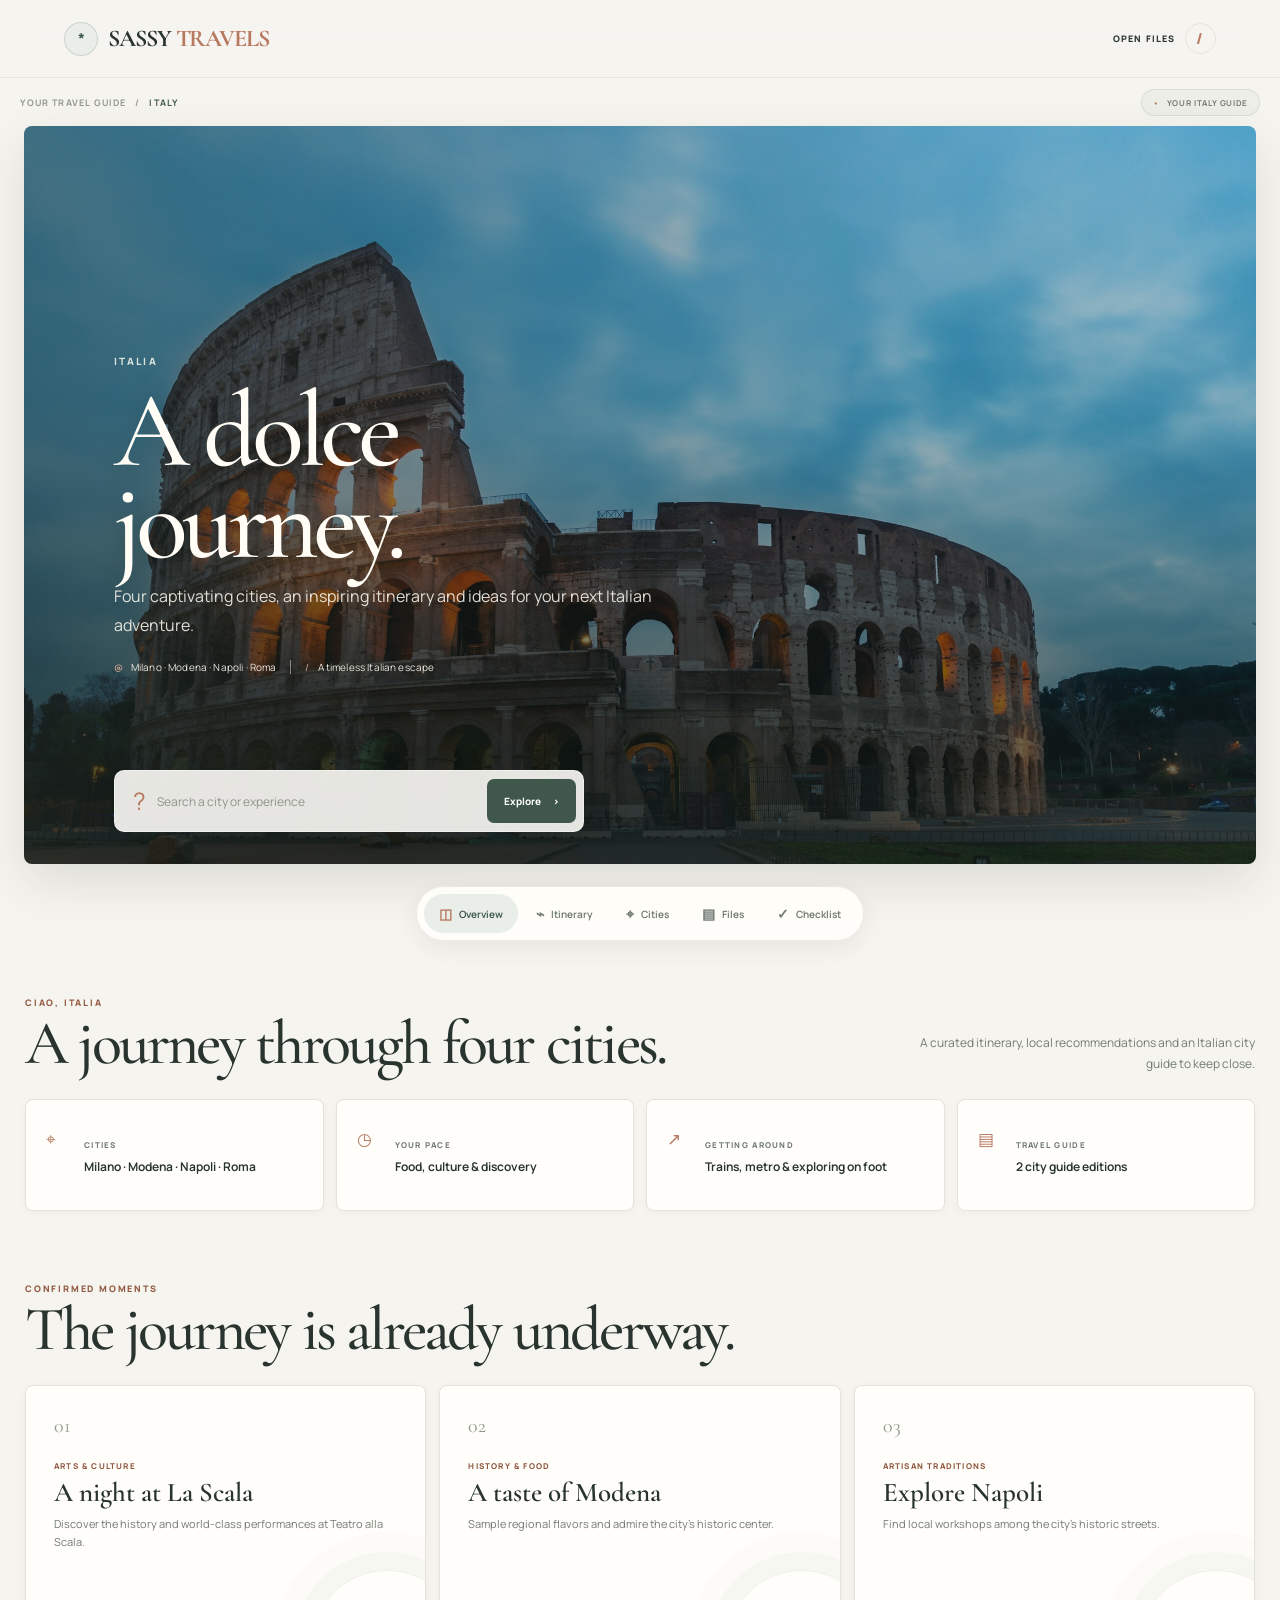
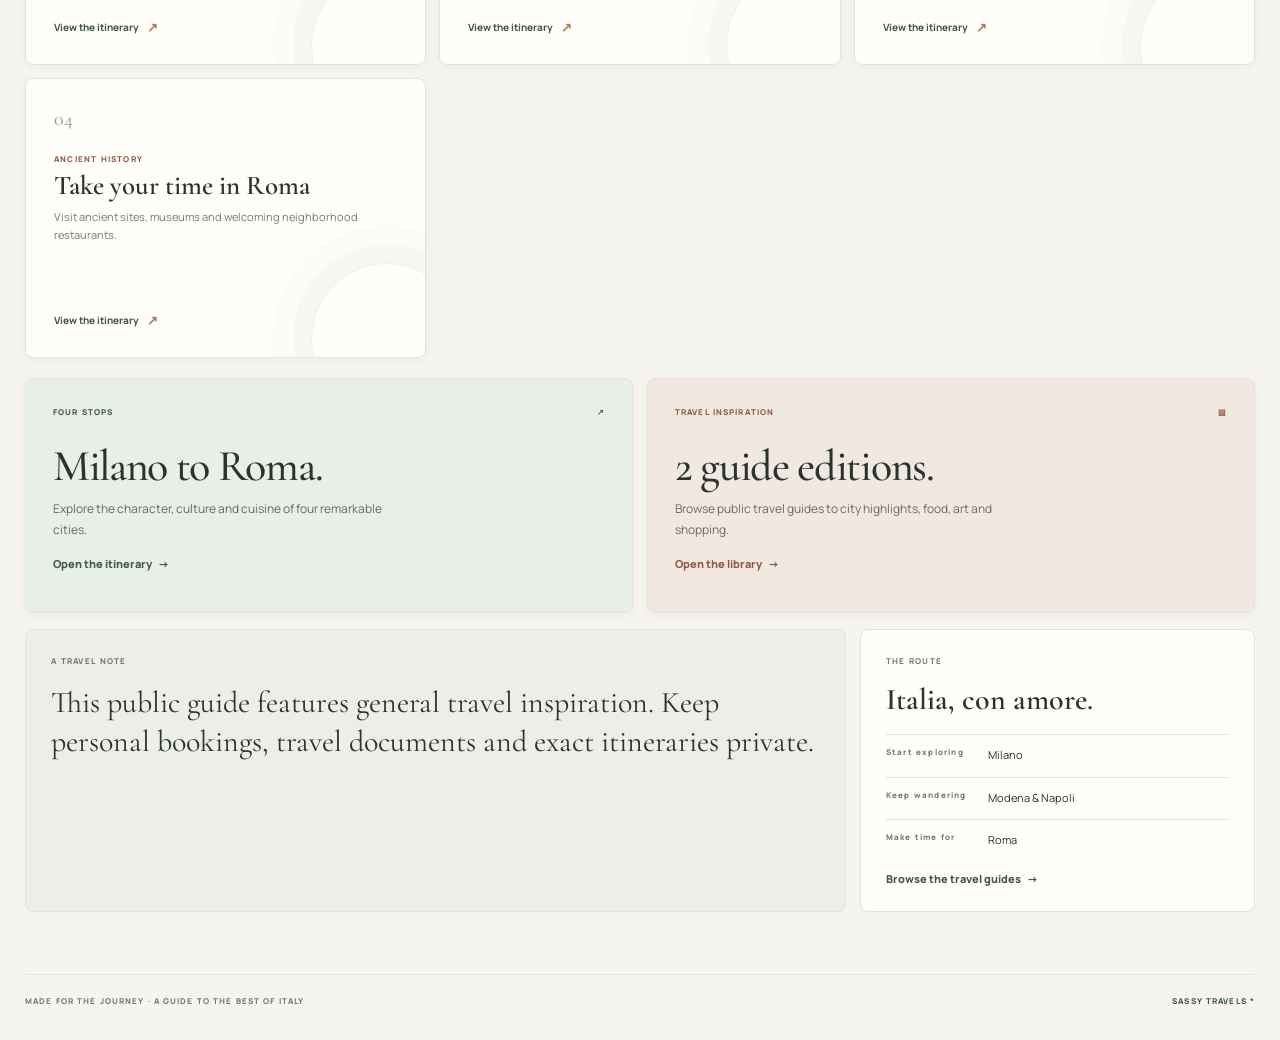
==== docs/index.html @ 87724a8b "Publish shareable Italy travel guide Add a responsive public guide with a general city itinerary, cu" ====
<!doctype html>
<html lang="en">
  <head>
    <meta charset="utf-8">
    <meta name="viewport" content="width=device-width, initial-scale=1">
    <meta name="theme-color" content="#f6f4ef">
    <meta name="description" content="Your personal Italy travel guide to Milano, Modena, Napoli and Roma.">
    <title>Sassy Travels - Italy</title>
    <link rel="preconnect" href="https://fonts.googleapis.com">
    <link rel="preconnect" href="https://fonts.gstatic.com" crossorigin>
    <link href="https://fonts.googleapis.com/css2?family=Cormorant+Garamond:wght@500;600;700&family=Manrope:wght@400;500;600;700;800&display=swap" rel="stylesheet">
    <link rel="stylesheet" href="assets/styles.css">
    <link rel="stylesheet" href="assets/sassy.css">
    <script src="data.js" defer></script>
    <script src="app.js" defer></script>
  </head>
  <body>
    <div class="app-shell">
      <header class="site-header">
        <a class="brand" href="#" aria-label="Sassy Travels home">
          <span class="brand-mark" aria-hidden="true">*</span>
          <span>SASSY <span class="brand-amp">TRAVELS</span></span>
        </a>
        <a class="header-cta" href="#page-content" data-section="files">
          <span>OPEN FILES</span><span aria-hidden="true">/</span>
        </a>
      </header>

      <main class="main-content">
        <header class="topbar">
          <div class="breadcrumb"><span>YOUR TRAVEL GUIDE</span><span aria-hidden="true">/</span><strong>ITALY</strong></div>
          <span class="private-badge"><span aria-hidden="true">•</span> YOUR ITALY GUIDE</span>
        </header>

        <section id="trip-hero" class="trip-hero" aria-labelledby="trip-title">
          <div class="hero-copy">
            <span class="eyebrow">ITALIA</span>
            <h1 id="trip-title">A dolce<br>journey.</h1>
            <p>Four captivating cities, an inspiring itinerary and ideas for your next Italian adventure.</p>
            <div class="hero-meta">
              <span><span aria-hidden="true">@</span> Milano · Modena · Napoli · Roma</span>
              <span class="meta-divider" aria-hidden="true"></span>
              <span><span aria-hidden="true">/</span> A timeless Italian escape</span>
            </div>
          </div>
          <div class="hero-search-wrap">
            <form id="guide-search" class="hero-search" role="search">
              <label class="search-field" for="guide-search-input">
                <span class="search-icon" aria-hidden="true">?</span>
                <input id="guide-search-input" type="search" autocomplete="off" placeholder="Search a city or experience" aria-label="Search your guide">
              </label>
              <button type="submit">Explore <span aria-hidden="true">></span></button>
            </form>
            <div id="search-results" class="search-results" aria-label="Search results" aria-live="polite" hidden></div>
          </div>
        </section>

        <nav id="section-nav" class="section-nav" aria-label="Trip sections"></nav>
        <section id="page-content" class="page-content" aria-live="polite"></section>
        <footer class="page-footer">
          <span>MADE FOR THE JOURNEY · A GUIDE TO THE BEST OF ITALY</span>
          <span>SASSY TRAVELS <span aria-hidden="true">*</span></span>
        </footer>
      </main>
    </div>
    <nav id="mobile-nav" class="mobile-nav" aria-label="Trip sections on mobile"></nav>
  </body>
</html>
---- docs/assets/styles.css ----
:root {
  color-scheme: dark;
  --ink: #f4f4ee;
  --muted: #a8b8b8;
  --muted-soft: #778e91;
  --teal: #70c0c1;
  --teal-bright: #9cdddd;
  --teal-deep: #103b42;
  --terracotta: #dc8869;
  --terracotta-deep: #a95e49;
  --paper: #0a171b;
  --surface: #102328;
  --surface-raised: #152c31;
  --surface-soft: rgba(18, 44, 49, .76);
  --line: rgba(191, 222, 218, .13);
  --serif: "Cormorant Garamond", Georgia, serif;
  --sans: "Manrope", "DM Sans", Arial, sans-serif;
  --ease: cubic-bezier(.2, .7, .2, 1);
}

* { box-sizing: border-box; }
html { min-width: 320px; scroll-behavior: smooth; }
body {
  min-width: 320px;
  margin: 0;
  background:
    radial-gradient(ellipse at 88% 4%, rgba(30, 101, 106, .16), transparent 34rem),
    radial-gradient(ellipse at 8% 55%, rgba(18, 67, 73, .13), transparent 44rem),
    var(--paper);
  color: var(--ink);
  font-family: var(--sans);
  font-size: 14px;
  -webkit-font-smoothing: antialiased;
}

button, input { color: inherit; font: inherit; }
button { -webkit-tap-highlight-color: transparent; }
button:focus-visible, input:focus-visible {
  outline: 2px solid var(--terracotta);
  outline-offset: 4px;
}
a { color: inherit; }
.app-shell { min-height: 100vh; }
.sidebar { display: none; }

.main-content {
  width: 100%;
  min-width: 0;
  padding: 0 18px 105px;
}

.topbar {
  display: flex;
  height: 62px;
  justify-content: space-between;
  align-items: center;
  border-bottom: 1px solid var(--line);
}

.breadcrumb {
  display: flex;
  gap: 9px;
  align-items: center;
  color: var(--muted-soft);
  font-size: 9px;
  font-weight: 700;
  letter-spacing: .16em;
}

.breadcrumb strong { color: var(--teal-bright); }
.private-badge {
  padding: 8px 10px;
  border: 1px solid var(--line);
  border-radius: 999px;
  background: rgba(18, 44, 49, .5);
  color: #ccdfdc;
  font-size: 8px;
  font-weight: 700;
  letter-spacing: .1em;
  white-space: nowrap;
}

.private-badge span { color: var(--terracotta); font-size: 8px; margin-right: 4px; }
.mobile-destination-nav { display: flex; gap: 8px; padding: 12px 0 0; }
.mobile-destination-nav .destination-link {
  flex: 1;
  justify-content: center;
  gap: 7px;
  padding: 7px 8px;
  border: 1px solid var(--line);
  background: rgba(16, 35, 40, .82);
}

.mobile-destination-nav .destination-link.is-active {
  border-color: rgba(112, 192, 193, .52);
  background: rgba(33, 91, 95, .42);
}

.mobile-destination-nav .destination-icon {
  width: 27px;
  height: 27px;
  background: rgba(112, 192, 193, .12);
  font-size: 15px;
}

.mobile-destination-nav .destination-name { flex: 0 1 auto; font-size: 10px; }
.mobile-destination-nav .destination-name small { font-size: 8px; }
.mobile-destination-nav .destination-arrow { display: none; }

.trip-hero {
  position: relative;
  display: flex;
  min-height: 390px;
  align-items: flex-end;
  overflow: hidden;
  isolation: isolate;
  margin: 17px 0 18px;
  border: 1px solid rgba(197, 226, 221, .16);
  border-radius: 20px;
  background-color: #123c43;
  background-image:
    linear-gradient(0deg, rgba(5, 16, 19, .89) 0%, rgba(5, 16, 19, .57) 39%, rgba(5, 16, 19, .06) 100%),
    linear-gradient(90deg, rgba(7, 24, 27, .58), rgba(7, 24, 27, .04) 80%),
    var(--hero-image);
  background-size: cover;
  background-position: var(--hero-position, center);
  box-shadow: 0 24px 80px rgba(0, 0, 0, .29);
}

.trip-hero::after {
  position: absolute;
  z-index: -1;
  inset: 0;
  background: linear-gradient(120deg, rgba(25, 104, 109, .2), transparent 48%, rgba(7, 20, 23, .16));
  content: "";
  pointer-events: none;
}

.hero-copy {
  position: relative;
  z-index: 1;
  width: min(100%, 760px);
  padding: 30px 21px 25px;
}

.eyebrow {
  display: inline-block;
  color: var(--terracotta);
  font-size: 9px;
  font-weight: 800;
  letter-spacing: .19em;
  line-height: 1.7;
}

.hero-copy .eyebrow { color: #b9e1dc; }
.hero-copy h1 {
  max-width: 680px;
  margin: 12px 0 9px;
  font-family: var(--serif);
  font-size: clamp(42px, 10vw, 76px);
  font-weight: 600;
  letter-spacing: -.045em;
  line-height: .91;
  text-wrap: balance;
  text-shadow: 0 3px 35px rgba(0, 0, 0, .36);
}

.hero-copy > p {
  max-width: 510px;
  margin: 0;
  color: rgba(247, 250, 246, .84);
  font-size: 12px;
  line-height: 1.8;
}

.hero-meta {
  display: flex;
  flex-wrap: wrap;
  gap: 11px;
  align-items: center;
  margin-top: 19px;
  color: rgba(247, 250, 246, .92);
  font-size: 10px;
}

.hero-meta > span:not(.meta-divider) { display: flex; gap: 7px; align-items: center; }
.meta-divider { width: 1px; height: 14px; background: rgba(255, 255, 255, .4); }
.hero-stamp { display: none; }
.section-nav { display: none; }

.mobile-nav {
  position: fixed;
  z-index: 5;
  right: 0;
  bottom: 0;
  left: 0;
  display: flex;
  justify-content: space-around;
  gap: 2px;
  padding: 9px 5px calc(9px + env(safe-area-inset-bottom));
  border-top: 1px solid rgba(183, 219, 215, .16);
  background: rgba(8, 22, 26, .91);
  box-shadow: 0 -12px 36px rgba(0, 0, 0, .27);
  backdrop-filter: blur(18px);
}

.section-link {
  display: flex;
  min-width: 0;
  flex: 1;
  flex-direction: column;
  align-items: center;
  justify-content: center;
  gap: 4px;
  padding: 6px 1px;
  border: 0;
  border-radius: 9px;
  background: transparent;
  color: #819597;
  font-size: 8px;
  font-weight: 650;
  white-space: nowrap;
  cursor: pointer;
  transition: color .2s var(--ease), background .2s var(--ease), transform .2s var(--ease);
}

.section-icon { font-size: 17px; line-height: 1; }
.section-link.is-active { color: #e3f6f2; background: rgba(65, 143, 146, .13); }
.section-link.is-active .section-icon { color: var(--terracotta); }
.section-link:active { transform: scale(.96); }
.page-content { min-height: 310px; }

.section-heading {
  display: flex;
  flex-direction: column;
  gap: 7px;
  margin: 29px 0 18px;
}

.section-heading h2 {
  margin: 4px 0 0;
  font-family: var(--serif);
  font-size: clamp(30px, 7vw, 43px);
  font-weight: 600;
  letter-spacing: -.035em;
  line-height: 1;
  text-wrap: balance;
}

.heading-aside {
  margin: 0;
  color: var(--muted);
  font-size: 11px;
  line-height: 1.7;
}

.overview-grid { display: grid; grid-template-columns: 1fr; gap: 9px; }
.overview-card {
  position: relative;
  display: flex;
  min-height: 82px;
  flex-direction: column;
  justify-content: center;
  padding: 15px 16px 14px 53px;
  border: 1px solid var(--line);
  border-radius: 13px;
  background: linear-gradient(135deg, rgba(22, 48, 52, .96), rgba(14, 34, 38, .87));
  box-shadow: inset 0 1px rgba(255, 255, 255, .025), 0 12px 32px rgba(0, 0, 0, .1);
}

.overview-icon { position: absolute; top: 20px; left: 17px; color: var(--terracotta); font-size: 17px; }
.card-label { display: block; color: #9aafb0; font-size: 8px; font-weight: 800; letter-spacing: .14em; }
.overview-card strong { margin-top: 6px; color: #eef4ef; font-size: 12px; font-weight: 650; }
.feature-grid { display: grid; gap: 11px; margin-top: 12px; }
.feature-card { min-height: 207px; padding: 20px; border: 1px solid rgba(184, 221, 217, .13); border-radius: 15px; }
.feature-itinerary { background: linear-gradient(140deg, #16444a, #102d33 85%); }
.feature-budget { background: linear-gradient(140deg, #51372f, #2e2524 90%); }
.feature-topline { display: flex; justify-content: space-between; color: #a4c9c5; font-size: 8px; font-weight: 800; letter-spacing: .14em; }
.feature-budget .feature-topline { color: #e1ae91; }
.feature-card h3 { margin: 22px 0 9px; font-family: var(--serif); font-size: clamp(28px, 7vw, 38px); font-weight: 600; line-height: .99; }
.feature-card p { max-width: 340px; margin: 0; color: #b5c5c2; font-size: 11px; line-height: 1.75; }
.feature-budget p { color: #d0bbb0; }
.text-link {
  margin: 16px 0 0;
  padding: 0;
  border: 0;
  background: transparent;
  color: #a6dfda;
  font-size: 11px;
  font-weight: 800;
  cursor: pointer;
  transition: color .2s var(--ease), transform .2s var(--ease);
}

.feature-budget .text-link { color: #efaa87; }
.text-link span { margin-left: 4px; }
.text-link:hover { color: #fff; transform: translateX(3px); }
.tip-banner {
  display: flex;
  gap: 13px;
  align-items: flex-start;
  margin-top: 12px;
  padding: 17px;
  border: 1px solid var(--line);
  border-radius: 13px;
  background: rgba(18, 40, 44, .72);
}

.tip-spark { flex: 0 0 auto; color: var(--terracotta); font-size: 20px; }
.tip-banner p { margin: 8px 0 0; color: #b4c4c0; font-size: 11px; line-height: 1.8; }

.timeline { position: relative; margin: 26px 0 10px; }
.timeline::before {
  position: absolute;
  top: 10px;
  bottom: 28px;
  left: 20px;
  width: 1px;
  background: linear-gradient(var(--teal), rgba(112, 192, 193, .08));
  content: "";
}

.timeline-day { position: relative; display: grid; grid-template-columns: 42px minmax(0, 1fr); gap: 10px; margin: 0 0 13px; }
.day-marker {
  position: relative;
  z-index: 1;
  display: flex;
  width: 41px;
  height: 41px;
  flex-direction: column;
  align-items: center;
  justify-content: center;
  border: 1px solid rgba(112, 192, 193, .4);
  border-radius: 50%;
  background: #10272c;
  color: #a6e0dc;
  box-shadow: 0 0 0 5px var(--paper);
}

.day-marker span { font-size: 7px; font-weight: 800; letter-spacing: .12em; }
.day-marker strong { margin-top: 1px; font-family: var(--serif); font-size: 17px; font-weight: 600; line-height: 1; }
.day-content { min-width: 0; padding: 14px 13px 9px; border: 1px solid var(--line); border-radius: 13px; background: linear-gradient(145deg, rgba(20, 44, 49, .96), rgba(13, 31, 35, .94)); }
.day-heading { display: flex; justify-content: space-between; gap: 8px; padding-bottom: 11px; border-bottom: 1px solid rgba(190, 220, 215, .1); }
.day-route { margin: 9px 0 0; color: var(--teal-deep); font-size: 10px; font-weight: 700; }
.day-route a { color: inherit; text-underline-offset: 2px; }
.day-heading h3 { margin: 0; font-family: var(--serif); font-size: 19px; font-weight: 600; line-height: 1.04; }
.day-date { display: block; margin-top: 6px; color: #e19a78; font-size: 9px; font-weight: 750; }
.day-place { display: inline-block; margin-top: 5px; color: #91a9aa; font-size: 9px; }
.day-stay { display: inline-block; margin: 8px 0 4px; padding: 6px 9px; border: 1px solid rgba(112, 192, 193, .18); border-radius: 999px; background: rgba(54, 119, 120, .16); color: #a8d9d4; font-size: 9px; font-weight: 700; }
.day-chevron { color: var(--terracotta); }
.day-moments { display: grid; grid-template-columns: 1fr; gap: 4px; padding-top: 9px; }
.moment { display: grid; grid-template-columns: 10px 1fr; gap: 8px; padding: 5px 0; }
.moment-dot { width: 6px; height: 6px; margin-top: 4px; border: 1px solid #75b9b8; border-radius: 50%; }
.moment-label { color: #9ed4d0; font-size: 8px; font-weight: 800; letter-spacing: .1em; }
.moment p { margin: 3px 0 0; color: #b2c1be; font-size: 10px; line-height: 1.7; }
.moment-list { display: grid; gap: 5px; margin: 4px 0 0; padding-left: 15px; color: #b2c1be; font-size: 10px; line-height: 1.65; }
.disclaimer { margin: 15px 0 0; color: var(--muted-soft); font-size: 10px; line-height: 1.7; }

.bucket-grid { display: grid; grid-template-columns: 1fr; gap: 10px; }
.bucket-card {
  position: relative;
  display: flex;
  min-height: 137px;
  flex-direction: column;
  align-items: flex-start;
  padding: 17px 15px 15px 48px;
  border: 1px solid var(--line);
  border-radius: 13px;
  background: linear-gradient(145deg, rgba(20, 45, 49, .96), rgba(13, 31, 35, .94));
  cursor: pointer;
  transition: border-color .2s var(--ease), background .2s var(--ease), transform .2s var(--ease), box-shadow .2s var(--ease);
}

.bucket-card:hover { transform: translateY(-2px); border-color: rgba(112, 192, 193, .36); box-shadow: 0 12px 28px rgba(0, 0, 0, .14); }
.bucket-card.is-checked { border-color: rgba(112, 192, 193, .32); background: linear-gradient(145deg, rgba(23, 58, 60, .96), rgba(14, 39, 40, .94)); }
.bucket-check, .essential-item input { position: absolute; width: 1px; height: 1px; opacity: 0; }
.bucket-check:focus-visible + .check-visual, .essential-item input:focus-visible + .check-visual { outline: 2px solid var(--terracotta); outline-offset: 4px; }
.check-visual { position: absolute; top: 17px; left: 15px; display: grid; width: 20px; height: 20px; place-items: center; border: 1px solid rgba(169, 198, 195, .32); border-radius: 50%; color: transparent; font-size: 11px; transition: background .2s, border-color .2s, color .2s; }
.bucket-check:checked + .check-visual, .essential-item input:checked + .check-visual { border-color: var(--teal); background: var(--teal); color: #092024; }
.bucket-tag { margin-bottom: 9px; color: var(--terracotta); font-size: 8px; font-weight: 800; letter-spacing: .15em; }
.bucket-card strong { font-family: var(--serif); font-size: 19px; font-weight: 600; }
.bucket-detail { margin-top: 6px; color: #a9b9b7; font-size: 10px; line-height: 1.65; }
.estimate-badge { align-self: flex-start; padding: 7px 9px; border: 1px solid rgba(220, 136, 105, .27); border-radius: 999px; background: rgba(169, 94, 73, .15); color: #e8a689; font-size: 8px; font-weight: 800; letter-spacing: .1em; }

.budget-total {
  display: flex;
  justify-content: space-between;
  align-items: center;
  padding: 21px;
  border: 1px solid rgba(143, 205, 201, .24);
  border-radius: 15px;
  background:
    radial-gradient(circle at 91% 5%, rgba(129, 207, 200, .18), transparent 43%),
    linear-gradient(120deg, #123d43, #17545a);
  color: white;
  box-shadow: 0 16px 36px rgba(2, 21, 24, .22);
}

.budget-total .card-label { color: #b8dcda; }
.budget-total strong { display: block; margin-top: 8px; font-family: var(--serif); font-size: clamp(30px, 8vw, 43px); font-weight: 600; letter-spacing: -.04em; }
.total-note { display: block; margin-top: 5px; color: #c6dedb; font-size: 10px; }
.budget-coin { display: grid; width: 50px; height: 50px; flex: 0 0 auto; place-items: center; border: 1px solid rgba(255,255,255,.32); border-radius: 50%; color: #f0b091; font-family: var(--serif); font-size: 24px; }
.budget-list { margin-top: 10px; padding: 4px 15px; border: 1px solid var(--line); border-radius: 13px; background: rgba(16, 37, 41, .9); }
.budget-row { padding: 14px 0; border-bottom: 1px solid rgba(190, 220, 215, .1); }
.budget-row:last-child { border-bottom: 0; }
.budget-row-heading { display: flex; justify-content: space-between; gap: 12px; }
.budget-row-heading div { display: flex; flex-direction: column; gap: 4px; }
.budget-row-heading strong { font-size: 11px; font-weight: 700; }
.budget-row-heading span { color: #91a8a9; font-size: 9px; }
.budget-row-heading > strong { white-space: nowrap; color: #d8ece9; }
.budget-track { height: 4px; margin-top: 10px; overflow: hidden; border-radius: 4px; background: rgba(156, 198, 194, .12); }
.budget-track span { display: block; height: 100%; border-radius: inherit; background: linear-gradient(90deg, var(--teal), var(--terracotta)); }

.essentials-layout { display: grid; gap: 12px; }
.essentials-list { overflow: hidden; border: 1px solid var(--line); border-radius: 13px; background: rgba(16, 37, 41, .9); }
.essential-item { position: relative; display: flex; min-height: 67px; gap: 12px; align-items: flex-start; padding: 15px 13px 13px 45px; border-bottom: 1px solid rgba(190, 220, 215, .1); cursor: pointer; transition: background .18s; }
.essential-item:hover { background: rgba(47, 96, 98, .12); }
.essential-item:last-child { border-bottom: 0; }
.essential-item .check-visual { top: 16px; left: 14px; }
.essential-item strong { display: block; font-size: 11px; font-weight: 700; }
.essential-item small { display: block; margin-top: 4px; color: #9fb2b1; font-size: 9px; line-height: 1.65; }
.essential-item.is-checked strong { color: #91aaa8; text-decoration: line-through; }
.culture-card { padding: 20px; border: 1px solid rgba(220, 136, 105, .19); border-radius: 14px; background: linear-gradient(145deg, rgba(79, 51, 43, .55), rgba(42, 35, 33, .75)); }
.culture-icon { display: block; margin-bottom: 15px; color: var(--terracotta); font-size: 21px; }
.culture-card .card-label { color: #e5ad91; }
.culture-card p { margin: 10px 0 0; color: #d2bfB4; font-family: var(--serif); font-size: 18px; line-height: 1.55; }

.page-footer {
  display: flex;
  justify-content: space-between;
  gap: 10px;
  margin-top: 32px;
  padding-top: 14px;
  border-top: 1px solid var(--line);
  color: #718588;
  font-size: 7px;
  font-weight: 800;
  letter-spacing: .12em;
}

.page-footer span:last-child { color: #afd7d2; white-space: nowrap; }

@media (min-width: 600px) {
  .main-content { padding: 0 32px 44px; }
  .topbar { height: 70px; }
  .trip-hero { min-height: 440px; margin-top: 23px; }
  .hero-copy { width: calc(100% - 150px); padding: 44px 36px 38px; }
  .hero-copy h1 { font-size: clamp(58px, 7vw, 82px); }
  .hero-copy > p { font-size: 13px; }
  .hero-stamp {
    position: absolute;
    right: 28px;
    bottom: 25px;
    display: flex;
    width: 112px;
    height: 112px;
    flex-direction: column;
    align-items: center;
    justify-content: center;
    border: 1px solid rgba(241, 249, 244, .56);
    border-radius: 50%;
    background: rgba(11, 39, 43, .3);
    color: white;
    transform: rotate(7deg);
    backdrop-filter: blur(8px);
  }
  .hero-stamp span { font-size: 7px; font-weight: 800; letter-spacing: .17em; }
  .hero-stamp strong { margin-top: 5px; font-family: var(--serif); font-size: 19px; font-weight: 600; line-height: 1; text-align: center; }
  .hero-stamp i { position: absolute; top: 13px; right: 15px; color: var(--terracotta); font-size: 12px; font-style: normal; }
  .section-nav { display: flex; gap: 6px; overflow-x: auto; border-bottom: 1px solid var(--line); scrollbar-width: thin; }
  .section-nav .section-link { flex: 0 0 auto; flex-direction: row; gap: 8px; padding: 13px 13px 12px; border-radius: 10px 10px 0 0; font-size: 10px; }
  .section-nav .section-icon { font-size: 14px; }
  .section-nav .section-link.is-active { border-bottom: 2px solid var(--terracotta); }
  .mobile-nav { display: none; }
  .section-heading { flex-direction: row; justify-content: space-between; align-items: flex-end; margin: 38px 0 20px; }
  .section-heading h2 { font-size: 39px; }
  .heading-aside { max-width: 260px; text-align: right; }
  .overview-grid { grid-template-columns: repeat(3, minmax(0, 1fr)); gap: 11px; }
  .overview-grid--4 { grid-template-columns: repeat(2, minmax(0, 1fr)); }
  .overview-card { padding-left: 45px; }
  .overview-icon { left: 13px; }
  .feature-grid { grid-template-columns: 1fr 1fr; gap: 13px; margin-top: 14px; }
  .feature-card { min-height: 230px; padding: 24px; }
  .tip-banner { padding: 21px 23px; }
  .bucket-grid { grid-template-columns: repeat(2, minmax(0, 1fr)); }
  .day-content { padding: 17px 19px 12px; }
  .moment p, .moment-list { font-size: 11px; }
  .budget-total { padding: 25px 29px; }
  .budget-list { padding-right: 23px; padding-left: 23px; }
  .essentials-layout { grid-template-columns: 1.25fr .75fr; }
  .culture-card { padding: 25px; }
}

@media (max-width: 767px) {
  .hero-copy { width: 100%; }
  .hero-stamp { display: none; }
}

@media (min-width: 1024px) {
  .app-shell {
    display: grid;
    grid-template-columns: 248px minmax(0, 1fr);
    max-width: 1680px;
    min-height: 100vh;
    margin: 0 auto;
  }

  .sidebar {
    position: sticky;
    top: 0;
    display: flex;
    height: 100vh;
    flex-direction: column;
    padding: 30px 20px 22px;
    border-right: 1px solid var(--line);
    background: linear-gradient(180deg, rgba(14, 34, 38, .98), rgba(8, 22, 25, .98));
  }

  .mobile-destination-nav { display: none; }
  .brand { display: flex; gap: 10px; align-items: center; color: #eaf2ed; font-family: var(--serif); font-size: 21px; font-weight: 700; text-decoration: none; letter-spacing: -.035em; }
  .brand-mark { display: grid; width: 31px; height: 31px; place-items: center; border: 1px solid rgba(112, 192, 193, .32); border-radius: 50%; background: rgba(49, 109, 111, .22); color: var(--teal-bright); font-family: var(--sans); font-size: 17px; }
  .brand-amp { color: var(--terracotta); }
  .nav-label { margin: 56px 0 12px 9px; color: #6f888a; font-size: 8px; font-weight: 800; letter-spacing: .17em; }
  .destination-nav { display: grid; gap: 7px; }
  .destination-link { display: flex; width: 100%; align-items: center; gap: 11px; padding: 10px 9px; border: 1px solid transparent; border-radius: 11px; background: transparent; color: #d7e4df; text-align: left; cursor: pointer; transition: background .2s var(--ease), border-color .2s var(--ease), transform .2s var(--ease); }
  .destination-link:hover { transform: translateX(2px); background: rgba(84, 149, 150, .1); }
  .destination-link.is-active { border-color: rgba(112, 192, 193, .16); background: rgba(49, 109, 111, .2); }
  .destination-icon { display: grid; width: 35px; height: 35px; flex: 0 0 auto; place-items: center; border: 1px solid rgba(192, 225, 218, .12); border-radius: 50%; background: rgba(232, 246, 239, .045); color: var(--teal-bright); font-size: 17px; }
  .destination-name { display: flex; flex: 1; flex-direction: column; gap: 3px; font-size: 11px; font-weight: 750; }
  .destination-name small { color: #81999a; font-size: 9px; font-weight: 500; }
  .destination-arrow { color: var(--terracotta); font-size: 13px; opacity: 0; transition: opacity .2s; }
  .destination-link.is-active .destination-arrow { opacity: 1; }
  .sidebar-note { margin-top: auto; padding: 16px 14px; border: 1px solid var(--line); border-radius: 13px; background: rgba(255, 255, 255, .025); }
  .note-icon { color: var(--terracotta); font-size: 18px; }
  .sidebar-note p { margin: 7px 0 12px; color: #b6c6c1; font-family: var(--serif); font-size: 16px; line-height: 1.42; }
  .note-credit { color: #71888a; font-size: 7px; font-weight: 800; letter-spacing: .13em; }
  .sidebar-footer { margin-top: 16px; color: #71888a; font-size: 7px; font-weight: 800; letter-spacing: .12em; }
  .sidebar-footer span { color: var(--terracotta); }
  .main-content { max-width: 1390px; padding: 0 42px 34px; }
  .topbar { height: 76px; }
  .trip-hero { min-height: 490px; margin: 30px 0 20px; border-radius: 22px; }
  .hero-copy { padding: 48px 48px 42px; }
  .hero-copy h1 { max-width: 760px; font-size: clamp(68px, 6vw, 92px); }
  .hero-copy > p { font-size: 14px; }
  .hero-stamp { right: 37px; bottom: 35px; width: 126px; height: 126px; }
  .hero-stamp strong { font-size: 21px; }
  .section-nav .section-link { padding: 15px 17px 13px; font-size: 11px; }
  .section-heading { margin-top: 42px; }
  .section-heading h2 { font-size: 44px; }
  .heading-aside { max-width: 310px; font-size: 12px; }
  .overview-grid--4 { grid-template-columns: repeat(4, minmax(0, 1fr)); }
  .overview-card { min-height: 93px; padding-left: 49px; }
  .overview-icon { top: 22px; left: 16px; }
  .overview-card strong { font-size: 13px; }
  .feature-card { min-height: 250px; padding: 27px; }
  .feature-card h3 { margin-top: 28px; font-size: 41px; }
  .feature-card p { font-size: 12px; }
  .timeline { margin-top: 31px; }
  .timeline-day { grid-template-columns: 52px minmax(0, 1fr); gap: 17px; margin-bottom: 16px; }
  .timeline::before { left: 24px; }
  .day-marker { width: 49px; height: 49px; }
  .day-content { padding: 20px 24px 14px; }
  .day-heading h3 { font-size: 23px; }
  .day-moments { gap: 8px; padding-top: 14px; }
  .moment { align-content: start; }
  .moment p, .moment-list { font-size: 12px; }
  .bucket-grid { grid-template-columns: repeat(3, minmax(0, 1fr)); gap: 13px; }
  .bucket-card { min-height: 158px; padding: 19px 16px 16px 48px; }
  .budget-total { padding: 30px 34px; }
  .budget-total strong { font-size: 49px; }
  .budget-row { padding: 17px 0; }
  .budget-row-heading strong { font-size: 12px; }
  .budget-row-heading span { font-size: 10px; }
  .essential-item { padding-top: 17px; padding-bottom: 15px; }
  .essential-item strong { font-size: 12px; }
  .essential-item small { font-size: 10px; }
  .culture-card p { font-size: 20px; }
  .page-footer { margin-top: 40px; }
}

@media (min-width: 1440px) {
  .app-shell { grid-template-columns: 268px minmax(0, 1fr); }
  .sidebar { padding-right: 23px; padding-left: 23px; }
  .main-content { padding-right: 56px; padding-left: 56px; }
  .trip-hero { min-height: 540px; }
  .hero-copy { padding: 54px 56px 48px; }
}

@media (max-width: 380px) {
  .main-content { padding-right: 13px; padding-left: 13px; }
  .mobile-destination-nav .destination-link { gap: 5px; padding-right: 5px; padding-left: 5px; }
  .mobile-destination-nav .destination-name { font-size: 9px; }
  .private-badge { padding: 7px 8px; font-size: 7px; }
  .section-link { font-size: 7px; }
  .hero-copy h1 { font-size: 39px; }
  .hero-meta { font-size: 9px; }
}

@media (prefers-reduced-motion: reduce) {
  *, *::before, *::after {
    scroll-behavior: auto !important;
    transition-duration: .01ms !important;
    animation-duration: .01ms !important;
    animation-iteration-count: 1 !important;
  }
}

/* Editorial travel guide */
:root {
  color-scheme: light;
  --ink: #29342f;
  --muted: #727b74;
  --muted-soft: #92988f;
  --teal: #708477;
  --teal-bright: #526b5d;
  --teal-deep: #40584b;
  --terracotta: #b6785f;
  --terracotta-deep: #915941;
  --paper: #f6f4ef;
  --surface: #fffefa;
  --surface-raised: #ffffff;
  --surface-soft: rgba(255, 254, 250, .9);
  --line: #e6e2d9;
  --ease: cubic-bezier(.2, .7, .2, 1);
}

html { min-width: 0; background: var(--paper); color-scheme: light; }
body {
  min-width: 0;
  background: var(--paper);
  color: var(--ink);
  font-size: 14px;
}

.app-shell {
  display: block;
  width: 100%;
  max-width: none;
  min-height: 100vh;
  margin: 0;
}

.site-header {
  position: sticky;
  z-index: 20;
  top: 0;
  display: flex;
  min-height: 78px;
  align-items: center;
  justify-content: space-between;
  gap: 20px;
  padding: 12px clamp(18px, 5vw, 76px);
  border-bottom: 1px solid rgba(52, 67, 58, .08);
  background: rgba(246, 244, 239, .88);
  backdrop-filter: blur(20px);
}

.brand {
  display: inline-flex;
  flex: 0 0 auto;
  align-items: center;
  gap: 10px;
  color: var(--ink);
  font-family: var(--serif);
  font-size: 24px;
  font-weight: 700;
  letter-spacing: -.045em;
  text-decoration: none;
}

.brand-mark {
  display: grid;
  width: 34px;
  height: 34px;
  place-items: center;
  border: 1px solid rgba(112, 132, 119, .25);
  border-radius: 50%;
  background: #e9eee8;
  color: var(--teal-deep);
  font-family: var(--sans);
  font-size: 15px;
}

.brand-amp { color: var(--terracotta); }
.destination-nav { display: flex; justify-content: center; gap: 8px; }

.destination-link {
  display: inline-flex;
  min-height: 43px;
  align-items: center;
  gap: 9px;
  padding: 5px 13px 5px 7px;
  border: 1px solid transparent;
  border-radius: 999px;
  background: transparent;
  color: var(--muted);
  text-align: left;
  cursor: pointer;
  transition: background .25s var(--ease), border-color .25s var(--ease), color .25s var(--ease), transform .25s var(--ease);
}

.destination-link:hover { transform: translateY(-1px); background: #fffefa; color: var(--ink); }
.destination-link.is-active { border-color: var(--line); background: #fffefa; color: var(--ink); box-shadow: 0 2px 8px rgba(42, 51, 45, .05); }
.destination-icon { display: grid; width: 29px; height: 29px; flex: 0 0 auto; place-items: center; border: 0; border-radius: 50%; background: #edf0eb; color: var(--teal-deep); font-size: 14px; }
.destination-name { display: flex; flex-direction: column; gap: 1px; font-size: 11px; font-weight: 750; }
.destination-name small { color: var(--muted-soft); font-size: 9px; font-weight: 500; }
.destination-arrow { display: none; }
.header-cta { display: inline-flex; flex: 0 0 auto; align-items: center; gap: 10px; color: var(--ink); font-size: 9px; font-weight: 800; letter-spacing: .12em; text-decoration: none; }
.header-cta span:last-child { display: grid; width: 31px; height: 31px; place-items: center; border: 1px solid var(--line); border-radius: 50%; color: var(--terracotta); font-size: 15px; transition: transform .25s var(--ease); }
.header-cta:hover span:last-child { transform: translate(2px, 2px); }
.mobile-destination-nav { display: none; }

.main-content { width: 100%; max-width: none; min-width: 0; padding: 0 0 34px; }
.topbar { width: min(calc(100% - 40px), 1390px); height: 48px; margin: 0 auto; border: 0; }
.breadcrumb { color: var(--muted-soft); font-size: 9px; letter-spacing: .12em; }
.breadcrumb strong { color: var(--teal-deep); }
.private-badge { padding: 7px 11px; border-color: rgba(112, 132, 119, .16); background: #eeeee8; color: var(--muted); font-size: 8px; letter-spacing: .08em; }
.private-badge span { color: var(--terracotta); }

.trip-hero {
  min-height: clamp(590px, 82svh, 850px);
  align-items: flex-end;
  margin: 0 16px;
  border: 0;
  border-radius: 8px;
  background-color: #5a665c;
  background-image:
    linear-gradient(90deg, rgba(17, 26, 21, .5) 0%, rgba(17, 26, 21, .16) 72%, rgba(17, 26, 21, .08) 100%),
    linear-gradient(0deg, rgba(17, 26, 21, .68) 0%, rgba(17, 26, 21, .12) 59%, rgba(17, 26, 21, .04) 100%),
    var(--hero-image);
  box-shadow: 0 18px 50px rgba(45, 48, 39, .12);
}

.trip-hero::after { background: linear-gradient(130deg, rgba(255, 244, 226, .08), transparent 54%, rgba(40, 48, 40, .1)); }
.trip-hero::after { border-radius: inherit; }
.trip-hero.search-open { z-index: 11; overflow: visible; }
.hero-copy { width: min(100%, 1050px); padding: 56px clamp(24px, 7vw, 104px) 190px; color: #fffdf5; }
.hero-copy .eyebrow { color: rgba(255, 252, 242, .82); font-size: 10px; letter-spacing: .22em; }
.hero-copy h1 { max-width: 900px; margin: 15px 0 13px; color: #fffdf5; font-size: clamp(58px, 8.4vw, 116px); font-weight: 500; letter-spacing: -.055em; line-height: .86; text-shadow: 0 2px 25px rgba(17, 26, 21, .25); }
.hero-copy > p { max-width: 570px; color: rgba(255, 252, 242, .86); font-size: clamp(13px, 1.3vw, 16px); line-height: 1.8; }
.hero-meta { gap: 14px; margin-top: 20px; color: rgba(255, 252, 242, .9); font-size: 10px; letter-spacing: .015em; }
.hero-meta > span:not(.meta-divider) { gap: 8px; }
.hero-meta > span:not(.meta-divider) > span:first-child { color: #e4b19a; }
.meta-divider { background: rgba(255, 252, 242, .45); }
.hero-stamp { display: none !important; }

.hero-search-wrap {
  position: absolute;
  z-index: 3;
  bottom: 32px;
  left: clamp(24px, 7vw, 104px);
  width: min(470px, calc(100% - 48px));
}

.hero-search {
  display: flex;
  min-height: 62px;
  align-items: center;
  gap: 8px;
  padding: 7px;
  border: 1px solid rgba(255, 255, 255, .45);
  border-radius: 10px;
  background: rgba(255, 254, 250, .89);
  box-shadow: 0 12px 38px rgba(14, 20, 16, .18);
  backdrop-filter: blur(18px);
}

.search-field { display: flex; min-width: 0; flex: 1; align-items: center; gap: 11px; padding: 0 11px; color: var(--muted); }
.search-icon { color: var(--terracotta); font-size: 24px; line-height: 1; }
.search-field input { width: 100%; min-width: 0; padding: 10px 0; border: 0; outline: 0; background: transparent; color: var(--ink); font-size: 12px; }
.search-field input::placeholder { color: #90948c; opacity: 1; }
.hero-search button { display: inline-flex; min-height: 44px; flex: 0 0 auto; align-items: center; gap: 12px; padding: 0 17px; border: 0; border-radius: 7px; background: var(--teal-deep); color: white; font-size: 10px; font-weight: 750; cursor: pointer; transition: background .25s var(--ease), transform .25s var(--ease); }
.hero-search button:hover { transform: translateY(-1px); background: #334c3e; }
.search-results { position: absolute; top: calc(100% + 9px); right: 0; left: 0; max-height: 330px; overflow: auto; padding: 6px; border: 1px solid rgba(255, 255, 255, .55); border-radius: 10px; background: rgba(255, 254, 250, .96); box-shadow: 0 15px 38px rgba(14, 20, 16, .2); backdrop-filter: blur(18px); }
.search-results[hidden] { display: none; }
.search-result { display: flex; width: 100%; justify-content: space-between; gap: 18px; padding: 12px; border: 0; border-radius: 6px; background: transparent; color: var(--ink); text-align: left; cursor: pointer; }
.search-result:hover, .search-result:focus-visible { background: #f0eee7; }
.search-result > span:first-child { display: grid; gap: 4px; }
.search-result strong { font-size: 12px; font-weight: 700; }
.search-result small { color: var(--muted); font-size: 10px; }
.search-result > span:last-child { align-self: center; color: var(--terracotta); }
.search-empty { margin: 0; padding: 12px; color: var(--muted); font-size: 12px; }

.section-nav {
  position: sticky;
  z-index: 10;
  top: 88px;
  display: flex;
  width: max-content;
  max-width: calc(100% - 32px);
  justify-content: center;
  gap: 3px;
  overflow-x: auto;
  margin: 22px auto 0;
  padding: 7px;
  border: 1px solid rgba(58, 73, 62, .1);
  border-radius: 999px;
  background: rgba(255, 254, 250, .9);
  box-shadow: 0 7px 24px rgba(39, 45, 38, .07);
  backdrop-filter: blur(18px);
  scrollbar-width: none;
}

.section-nav::-webkit-scrollbar { display: none; }
.section-nav .section-link, .section-nav .section-link.is-active {
  display: inline-flex;
  min-height: 39px;
  flex: 0 0 auto;
  flex-direction: row;
  justify-content: center;
  gap: 7px;
  padding: 0 15px;
  border: 0;
  border-radius: 999px;
  background: transparent;
  color: var(--muted);
  font-size: 10px;
}

.section-nav .section-link:hover { background: #f1efe9; color: var(--ink); }
.section-nav .section-link.is-active { background: #e9eee8; color: var(--teal-deep); }
.section-nav .section-link.is-active .section-icon { color: var(--terracotta); }
.section-nav .section-icon { font-size: 14px; }
.mobile-nav { display: none; }
.page-content { width: min(calc(100% - 40px), 1230px); min-height: 310px; margin: 0 auto; }
.section-heading { scroll-margin-top: 145px; }

.eyebrow { color: var(--terracotta-deep); font-size: 9px; letter-spacing: .2em; }
.section-heading { gap: 14px; margin: 50px 0 24px; }
.section-heading h2 { max-width: 740px; color: var(--ink); font-size: clamp(36px, 5.2vw, 62px); font-weight: 500; letter-spacing: -.045em; line-height: .98; }
.heading-aside { max-width: 340px; color: var(--muted); font-size: 12px; line-height: 1.8; }

.overview-grid { grid-template-columns: repeat(2, minmax(0, 1fr)); gap: 12px; }
.overview-card {
  min-height: 112px;
  padding: 23px 18px 19px 58px;
  border: 1px solid var(--line);
  border-radius: 8px;
  background: var(--surface);
  box-shadow: 0 2px 9px rgba(40, 46, 39, .035);
  transition: transform .3s var(--ease), box-shadow .3s var(--ease);
}

.overview-card:hover { transform: translateY(-3px); box-shadow: 0 12px 28px rgba(40, 46, 39, .08); }
.overview-icon { top: 27px; left: 20px; color: var(--terracotta); font-size: 17px; }
.card-label { color: var(--muted); font-size: 8px; letter-spacing: .16em; }
.overview-card strong { margin-top: 8px; color: var(--ink); font-size: 12px; font-weight: 650; line-height: 1.5; }

.highlights-section .section-heading { margin-top: 66px; }
.highlights-grid { display: grid; grid-template-columns: 1fr; gap: 13px; }
.highlight-card {
  position: relative;
  display: flex;
  min-height: 240px;
  flex-direction: column;
  align-items: flex-start;
  padding: 25px 24px 21px;
  overflow: hidden;
  border: 1px solid var(--line);
  border-radius: 8px;
  background: var(--surface);
  color: var(--ink);
  text-align: left;
  cursor: pointer;
  box-shadow: 0 2px 10px rgba(40, 46, 39, .04);
  transition: transform .3s var(--ease), box-shadow .3s var(--ease), border-color .3s var(--ease);
}

.highlight-card--static { cursor: default; }
.highlight-card--static:hover { transform: none; border-color: var(--line); box-shadow: 0 2px 10px rgba(40, 46, 39, .04); }
.highlight-card::after { position: absolute; right: -38px; bottom: -58px; width: 150px; height: 150px; border: 1px solid rgba(112, 132, 119, .12); border-radius: 50%; content: ""; box-shadow: 0 0 0 18px rgba(112, 132, 119, .035), 0 0 0 38px rgba(112, 132, 119, .025); pointer-events: none; }
.highlight-card:hover { transform: translateY(-4px); border-color: rgba(112, 132, 119, .32); box-shadow: 0 15px 32px rgba(40, 46, 39, .09); }
.highlight-number { margin-bottom: 22px; color: var(--muted-soft); font-family: var(--serif); font-size: 20px; }
.highlight-card .bucket-tag { margin: 0 0 8px; color: var(--terracotta-deep); }
.highlight-card > strong { max-width: 280px; font-family: var(--serif); font-size: 27px; font-weight: 600; line-height: 1.02; }
.highlight-card .bucket-detail { max-width: 350px; margin-top: 8px; color: var(--muted); font-size: 11px; line-height: 1.7; }
.highlight-link { display: flex; gap: 8px; align-items: center; margin-top: auto; padding-top: 18px; color: var(--teal-deep); font-size: 10px; font-weight: 750; }
.highlight-link span { color: var(--terracotta); font-size: 13px; }

.feature-grid { gap: 14px; margin-top: 20px; }
.feature-card { min-height: 235px; padding: 27px; border: 1px solid var(--line); border-radius: 8px; box-shadow: 0 3px 12px rgba(40, 46, 39, .04); transition: transform .3s var(--ease), box-shadow .3s var(--ease); }
.feature-card:hover { transform: translateY(-3px); box-shadow: 0 12px 28px rgba(40, 46, 39, .08); }
.feature-itinerary { background: #e8eee8; }
.feature-budget { background: #f1e8e1; }
.feature-topline, .feature-budget .feature-topline { color: var(--teal-deep); }
.feature-budget .feature-topline { color: var(--terracotta-deep); }
.feature-card h3 { color: var(--ink); font-size: clamp(30px, 4vw, 44px); font-weight: 500; letter-spacing: -.03em; }
.feature-card p { color: #5f6d63; font-size: 12px; }
.feature-budget p { color: #76665d; }
.text-link { color: var(--teal-deep); font-size: 11px; }
.feature-budget .text-link { color: var(--terracotta-deep); }
.text-link:hover { color: var(--terracotta-deep); }

.editorial-grid { display: grid; gap: 14px; margin-top: 16px; }
.travel-note, .trip-facts { min-width: 0; padding: 25px; border: 1px solid var(--line); border-radius: 8px; background: var(--surface); }
.travel-note { background: #eeeee8; }
.travel-note blockquote { margin: 17px 0 0; color: var(--ink); font-family: var(--serif); font-size: clamp(21px, 3vw, 30px); line-height: 1.3; }
.trip-route-map { width: min(100%, 960px); margin: 28px auto 0; overflow: hidden; border: 1px solid var(--line); border-radius: 8px; background: var(--surface); box-shadow: 0 3px 12px rgba(40, 46, 39, .06); }
.trip-route-map img { display: block; width: 100%; height: auto; }
.trip-facts > strong { display: block; margin-top: 15px; font-family: var(--serif); font-size: 30px; font-weight: 600; }
.trip-facts dl { display: grid; gap: 13px; margin: 16px 0 0; }
.trip-facts dl div { display: grid; grid-template-columns: 92px 1fr; gap: 10px; padding-top: 11px; border-top: 1px solid var(--line); }
.trip-facts dt { color: var(--muted); font-size: 8px; font-weight: 800; letter-spacing: .15em; }
.trip-facts dd { margin: 0; color: var(--ink); font-size: 11px; line-height: 1.6; }
.trip-facts-actions { display: flex; flex-wrap: wrap; gap: 6px 18px; align-items: center; margin-top: 6px; }
.share-trip { display: inline-flex; align-items: center; gap: 7px; padding: 7px 0; border: 0; background: transparent; color: var(--terracotta-deep); font-size: 11px; font-weight: 750; cursor: pointer; }
.share-trip:hover { color: var(--ink); }
.share-status { min-height: 1em; margin: 0; color: var(--muted); font-size: 10px; }

.tip-banner, .culture-card { border: 1px solid #e7dbd2; border-radius: 8px; background: #f3eae3; }
.tip-banner { margin-top: 16px; padding: 22px; }
.tip-spark, .culture-icon { color: var(--terracotta); }
.tip-banner p { color: #625e56; font-size: 12px; line-height: 1.85; }
.timeline { margin-top: 34px; }
.timeline::before { left: 22px; background: linear-gradient(var(--teal), rgba(112, 132, 119, .08)); }
.timeline-day { grid-template-columns: 46px minmax(0, 1fr); gap: 13px; margin-bottom: 14px; }
.day-marker { width: 44px; height: 44px; border-color: rgba(82, 107, 93, .28); background: var(--paper); color: var(--teal-deep); box-shadow: 0 0 0 5px var(--paper); }
.day-content { padding: 17px 17px 11px; border: 1px solid var(--line); border-radius: 8px; background: var(--surface); box-shadow: 0 2px 10px rgba(40, 46, 39, .035); }
.day-heading { border-color: var(--line); }
.day-heading h3 { color: var(--ink); font-size: 22px; font-weight: 600; }
.day-date, .day-chevron { color: var(--terracotta-deep); }
.day-place, .moment p, .moment-list { color: var(--muted); }
.day-stay { border-color: #d9e1d8; background: #edf1eb; color: var(--teal-deep); }
.moment-label { color: var(--teal-deep); }
.moment-dot { border-color: var(--teal); }
.timeline::before { background: linear-gradient(var(--teal), rgba(112, 132, 119, .08)); }
.disclaimer { color: var(--muted); font-size: 10px; }
.bucket-grid { grid-template-columns: 1fr; gap: 12px; }
.bucket-card { min-height: 150px; padding: 20px 18px 17px 50px; border: 1px solid var(--line); border-radius: 8px; background: var(--surface); box-shadow: 0 2px 10px rgba(40, 46, 39, .035); transition: all .3s var(--ease); }
.bucket-card:hover { transform: translateY(-4px); border-color: rgba(112, 132, 119, .32); background: var(--surface); box-shadow: 0 12px 28px rgba(40, 46, 39, .08); }
.bucket-card.is-checked { border-color: #bdcbbd; background: #eef2eb; }
.check-visual { border-color: #c9cec5; }
.bucket-check:checked + .check-visual, .essential-item input:checked + .check-visual { border-color: var(--teal-deep); background: var(--teal-deep); color: white; }
.bucket-tag { color: var(--terracotta-deep); }
.bucket-card strong { color: var(--ink); font-size: 21px; }
.bucket-detail { color: var(--muted); font-size: 11px; }
.estimate-badge { border-color: #e5d4ca; background: #f5ece6; color: var(--terracotta-deep); }

.budget-total { border-color: #597461; border-radius: 8px; background: linear-gradient(120deg, #536e5c, #40584b); box-shadow: 0 12px 28px rgba(51, 73, 57, .13); }
.budget-total .card-label, .total-note { color: #e2e8de; }
.budget-total strong { font-weight: 500; }
.budget-coin { color: #f0c4ad; }
.budget-list, .essentials-list { border-color: var(--line); border-radius: 8px; background: var(--surface); }
.budget-row { border-color: var(--line); }
.budget-row-heading strong { color: var(--ink); }
.budget-row-heading span { color: var(--muted); }
.budget-row-heading > strong { color: var(--teal-deep); }
.budget-track { background: #ecebe4; }
.budget-track span { background: linear-gradient(90deg, var(--teal), var(--terracotta)); }
.essential-item { border-color: var(--line); }
.essential-item:hover { background: #f5f4ee; }
.essential-item strong { color: var(--ink); }
.essential-item small { color: var(--muted); }
.essential-item.is-checked strong { color: var(--muted-soft); }
.culture-card { padding: 24px; }
.culture-card .card-label { color: var(--terracotta-deep); }
.culture-card p { color: #625e56; font-size: 21px; }

.search-highlight { animation: search-highlight 1.8s var(--ease); }
@keyframes search-highlight {
  0%, 100% { box-shadow: 0 2px 10px rgba(40, 46, 39, .035); }
  25%, 65% { border-color: var(--terracotta); box-shadow: 0 0 0 4px rgba(182, 120, 95, .15); }
}

.page-footer { width: min(calc(100% - 40px), 1230px); margin: 62px auto 0; padding: 20px 0 0; border-color: var(--line); color: var(--muted); font-size: 8px; letter-spacing: .14em; }
.page-footer span:last-child { color: var(--teal-deep); }
.section-link:focus-visible, .text-link:focus-visible, .destination-link:focus-visible, .highlight-card:focus-visible { outline-color: var(--terracotta); }

@media (min-width: 640px) {
  .overview-grid { grid-template-columns: repeat(2, minmax(0, 1fr)); }
  .overview-grid--3 { grid-template-columns: repeat(3, minmax(0, 1fr)); }
  .overview-grid--4 { grid-template-columns: repeat(4, minmax(0, 1fr)); }
  .highlights-grid { grid-template-columns: repeat(2, minmax(0, 1fr)); }
  .bucket-grid { grid-template-columns: repeat(2, minmax(0, 1fr)); }
  .editorial-grid { grid-template-columns: minmax(0, 1.35fr) minmax(250px, .65fr); }
}

@media (min-width: 900px) {
  .trip-hero { margin-right: 24px; margin-left: 24px; }
  .overview-card { padding-left: 58px; }
  .highlights-grid { grid-template-columns: repeat(3, minmax(0, 1fr)); }
  .highlight-card { min-height: 280px; padding: 28px; }
  .bucket-grid { grid-template-columns: repeat(3, minmax(0, 1fr)); }
  .day-content { padding: 20px 24px 14px; }
  .day-heading h3 { font-size: 25px; }
  .day-moments { gap: 8px; padding-top: 14px; }
  .moment p, .moment-list { font-size: 12px; }
}

@media (max-width: 700px) {
  body { padding-bottom: calc(69px + env(safe-area-inset-bottom)); }
  .site-header { min-height: 66px; gap: 10px; padding: 9px 15px; }
  .site-header .destination-nav { display: none; }
  .mobile-destination-nav { display: flex; justify-content: center; gap: 4px; margin: 12px 8px 18px; padding: 0; }
  .brand { gap: 7px; font-size: 21px; }
  .brand-mark { width: 30px; height: 30px; }
  .destination-nav { gap: 2px; }
  .mobile-destination-nav .destination-link {
    min-width: 0;
    min-height: 41px;
    flex: 0 1 auto;
    gap: 6px;
    padding: 4px 9px 4px 6px;
    border-color: transparent;
    border-radius: 999px;
    background: transparent;
    color: var(--muted);
    white-space: nowrap;
  }
  .mobile-destination-nav .destination-link.is-active {
    border-color: var(--line);
    background: #fffefa;
    color: var(--ink);
    box-shadow: 0 2px 8px rgba(42, 51, 45, .05);
  }
  .mobile-destination-nav .destination-icon {
    width: 24px;
    height: 24px;
    background: #edf0eb;
    color: var(--teal-deep);
    font-size: 12px;
  }
  .mobile-destination-nav .destination-name { font-size: 10px; }
  .destination-name small { display: none; }
  .header-cta { gap: 0; }
  .header-cta > span:first-child { display: none; }
  .header-cta span:last-child { width: 29px; height: 29px; }
  .topbar { width: calc(100% - 30px); height: 42px; }
  .trip-hero { min-height: 660px; margin: 0 8px; border-radius: 6px; }
  .hero-copy { padding: 44px 21px 210px; }
  .hero-copy h1 { font-size: clamp(58px, 12vw, 86px); }
  .hero-copy > p { font-size: 12px; }
  .hero-search-wrap { bottom: 20px; left: 16px; width: calc(100% - 32px); }
  .hero-search { min-height: 57px; }
  .hero-search button { min-height: 42px; padding: 0 12px; }
  .section-nav { display: none; }
  .mobile-nav {
    position: fixed;
    z-index: 30;
    right: 0;
    bottom: 0;
    left: 0;
    display: flex;
    justify-content: space-around;
    gap: 2px;
    padding: 8px 6px calc(8px + env(safe-area-inset-bottom));
    border-top: 1px solid rgba(58, 73, 62, .1);
    background: rgba(255, 254, 250, .92);
    box-shadow: 0 -8px 28px rgba(39, 45, 38, .09);
    backdrop-filter: blur(18px);
  }
  .mobile-nav .section-link {
    min-height: 48px;
    gap: 5px;
    border-radius: 9px;
    color: var(--muted);
    font-size: 8px;
  }
  .mobile-nav .section-icon { color: var(--teal); font-size: 17px; }
  .mobile-nav .section-link.is-active { background: #e9eee8; color: var(--teal-deep); }
  .mobile-nav .section-link.is-active .section-icon { color: var(--terracotta); }
  .section-heading { scroll-margin-top: 82px; }
  .page-content, .page-footer { width: calc(100% - 32px); }
  .section-heading { margin-top: 39px; }
  .section-heading h2 { font-size: clamp(36px, 10vw, 49px); }
  .heading-aside { text-align: left; }
  .overview-card { min-height: 99px; padding: 18px 13px 16px 43px; }
  .overview-icon { top: 22px; left: 13px; }
  .overview-card strong { font-size: 11px; }
  .highlights-section .section-heading { margin-top: 52px; }
  .highlight-card { min-height: 220px; padding: 22px; }
  .feature-card { min-height: 215px; padding: 21px; }
  .editorial-grid { grid-template-columns: 1fr; }
  .travel-note, .trip-facts { padding: 21px; }
  .page-footer { margin-top: 46px; }
}

@media (max-width: 380px) {
  .site-header { gap: 4px; padding-right: 8px; padding-left: 8px; }
  .brand { gap: 5px; font-size: 16px; }
  .brand-mark { width: 27px; height: 27px; }
  .destination-link { gap: 4px; padding-right: 5px; }
  .destination-name { font-size: 9px; }
  .header-cta span:last-child { width: 26px; height: 26px; }
  .private-badge { padding: 6px 7px; font-size: 7px; }
  .hero-search button { gap: 7px; font-size: 9px; }
}

@media (prefers-reduced-motion: reduce) {
  .highlight-card, .overview-card, .feature-card, .search-highlight { transition: none !important; animation: none !important; }
}
---- docs/assets/sassy.css ----
.app-shell { display: block; max-width: none; }

.trip-hero {
  --hero-image: url("./italy-hero.jpg");
  background-image:
    linear-gradient(90deg, rgba(17, 26, 21, .5) 0%, rgba(17, 26, 21, .16) 72%, rgba(17, 26, 21, .08) 100%),
    linear-gradient(0deg, rgba(17, 26, 21, .68) 0%, rgba(17, 26, 21, .12) 59%, rgba(17, 26, 21, .04) 100%),
    var(--hero-image);
}

.page-content { width: min(calc(100% - 40px), 1230px); margin: 0 auto; }
.section-heading { scroll-margin-top: 148px; }
.city-grid, .document-grid { display: grid; grid-template-columns: minmax(0, 1fr); gap: 12px; }
.city-card, .document-card {
  min-width: 0;
  padding: 18px;
  border: 1px solid var(--line);
  border-radius: 14px;
  background: linear-gradient(145deg, rgba(255, 254, 250, .96), rgba(247, 246, 240, .9));
  box-shadow: 0 9px 28px rgba(39, 45, 38, .045);
}

.city-card-heading { display: flex; flex-wrap: wrap; justify-content: space-between; gap: 12px; align-items: flex-start; }
.city-card-heading h3 { margin: 5px 0 0; font-family: var(--serif); font-size: 31px; font-weight: 600; line-height: 1; }
.city-date { color: var(--muted); font-size: 9px; font-weight: 750; letter-spacing: .04em; }
.city-intro { margin: 12px 0 18px; color: var(--muted); font-size: 11px; line-height: 1.7; }
.city-categories { display: grid; gap: 14px; }
.city-category { padding-top: 12px; border-top: 1px solid var(--line); }
.city-category h4 { margin: 0; color: var(--teal-deep); font-size: 9px; font-weight: 800; letter-spacing: .12em; text-transform: uppercase; }
.city-category ul { display: grid; gap: 5px; margin: 8px 0 0; padding-left: 17px; color: var(--muted); font-size: 10px; line-height: 1.6; }
.city-note { display: flex; gap: 8px; align-items: flex-start; margin: 16px 0 0; padding-top: 12px; border-top: 1px solid var(--line); color: var(--muted); font-size: 10px; line-height: 1.65; }
.city-note span { flex: 0 0 auto; color: var(--terracotta); }
.brands-note { margin-top: 12px; padding: 18px; border: 1px solid var(--line); border-radius: 13px; background: #eeeee8; }
.brands-note p { margin: 10px 0 0; color: var(--muted); font-size: 11px; line-height: 1.8; }

.document-privacy { margin: -4px 0 14px; padding: 11px 13px; border: 1px solid rgba(182, 120, 95, .19); border-radius: 9px; background: rgba(182, 120, 95, .07); color: var(--muted); font-size: 10px; line-height: 1.6; }
.document-privacy span { margin-right: 6px; color: var(--terracotta); font-size: 8px; }
.file-filters { display: flex; gap: 7px; overflow-x: auto; margin: 0 0 13px; padding: 2px 1px 5px; scrollbar-width: thin; }
.file-filter { display: inline-flex; min-height: 36px; flex: 0 0 auto; align-items: center; gap: 7px; padding: 0 11px; border: 1px solid var(--line); border-radius: 999px; background: #fffefa; color: var(--muted); font-size: 9px; font-weight: 750; cursor: pointer; }
.file-filter.is-active { border-color: rgba(112, 132, 119, .23); background: #e9eee8; color: var(--teal-deep); }
.file-filter span { color: var(--terracotta); font-size: 8px; }
.document-card { display: flex; flex-direction: column; min-height: 194px; }
.document-card-top { display: flex; justify-content: space-between; align-items: center; }
.document-icon { display: grid; min-width: 33px; height: 33px; place-items: center; padding: 0 6px; border: 1px solid rgba(112, 132, 119, .2); border-radius: 10px; background: #e9eee8; color: var(--teal-deep); font-size: 8px; font-weight: 800; }
.document-card h3 { margin: 15px 0 0; overflow-wrap: anywhere; color: var(--ink); font-size: 11px; font-weight: 750; line-height: 1.5; }
.document-card > p { margin: 7px 0 15px; color: var(--muted); font-size: 10px; line-height: 1.65; }
.document-open { display: inline-flex; min-height: 37px; justify-content: space-between; align-items: center; gap: 10px; margin-top: auto; padding: 0 11px; border: 1px solid var(--line); border-radius: 8px; color: var(--teal-deep); font-size: 9px; font-weight: 800; text-decoration: none; }
.document-open:hover { border-color: rgba(112, 132, 119, .32); background: #e9eee8; }
.document-open span { color: var(--terracotta); }
.document-card:focus-within, .city-card:focus-within { outline: 2px solid var(--terracotta); outline-offset: 3px; }
.search-result { text-decoration: none; }
.search-result button { font: inherit; }

@media (min-width: 640px) {
  .document-grid { grid-template-columns: repeat(2, minmax(0, 1fr)); }
}

@media (min-width: 900px) {
  .city-grid { grid-template-columns: repeat(2, minmax(0, 1fr)); }
  .document-grid { grid-template-columns: repeat(3, minmax(0, 1fr)); }
}

@media (max-width: 700px) {
  .page-content { width: calc(100% - 32px); }
  .section-heading { scroll-margin-top: 82px; }
  .city-card, .document-card { padding: 16px; }
  .city-card-heading h3 { font-size: 28px; }
  .document-card { min-height: 184px; }
}
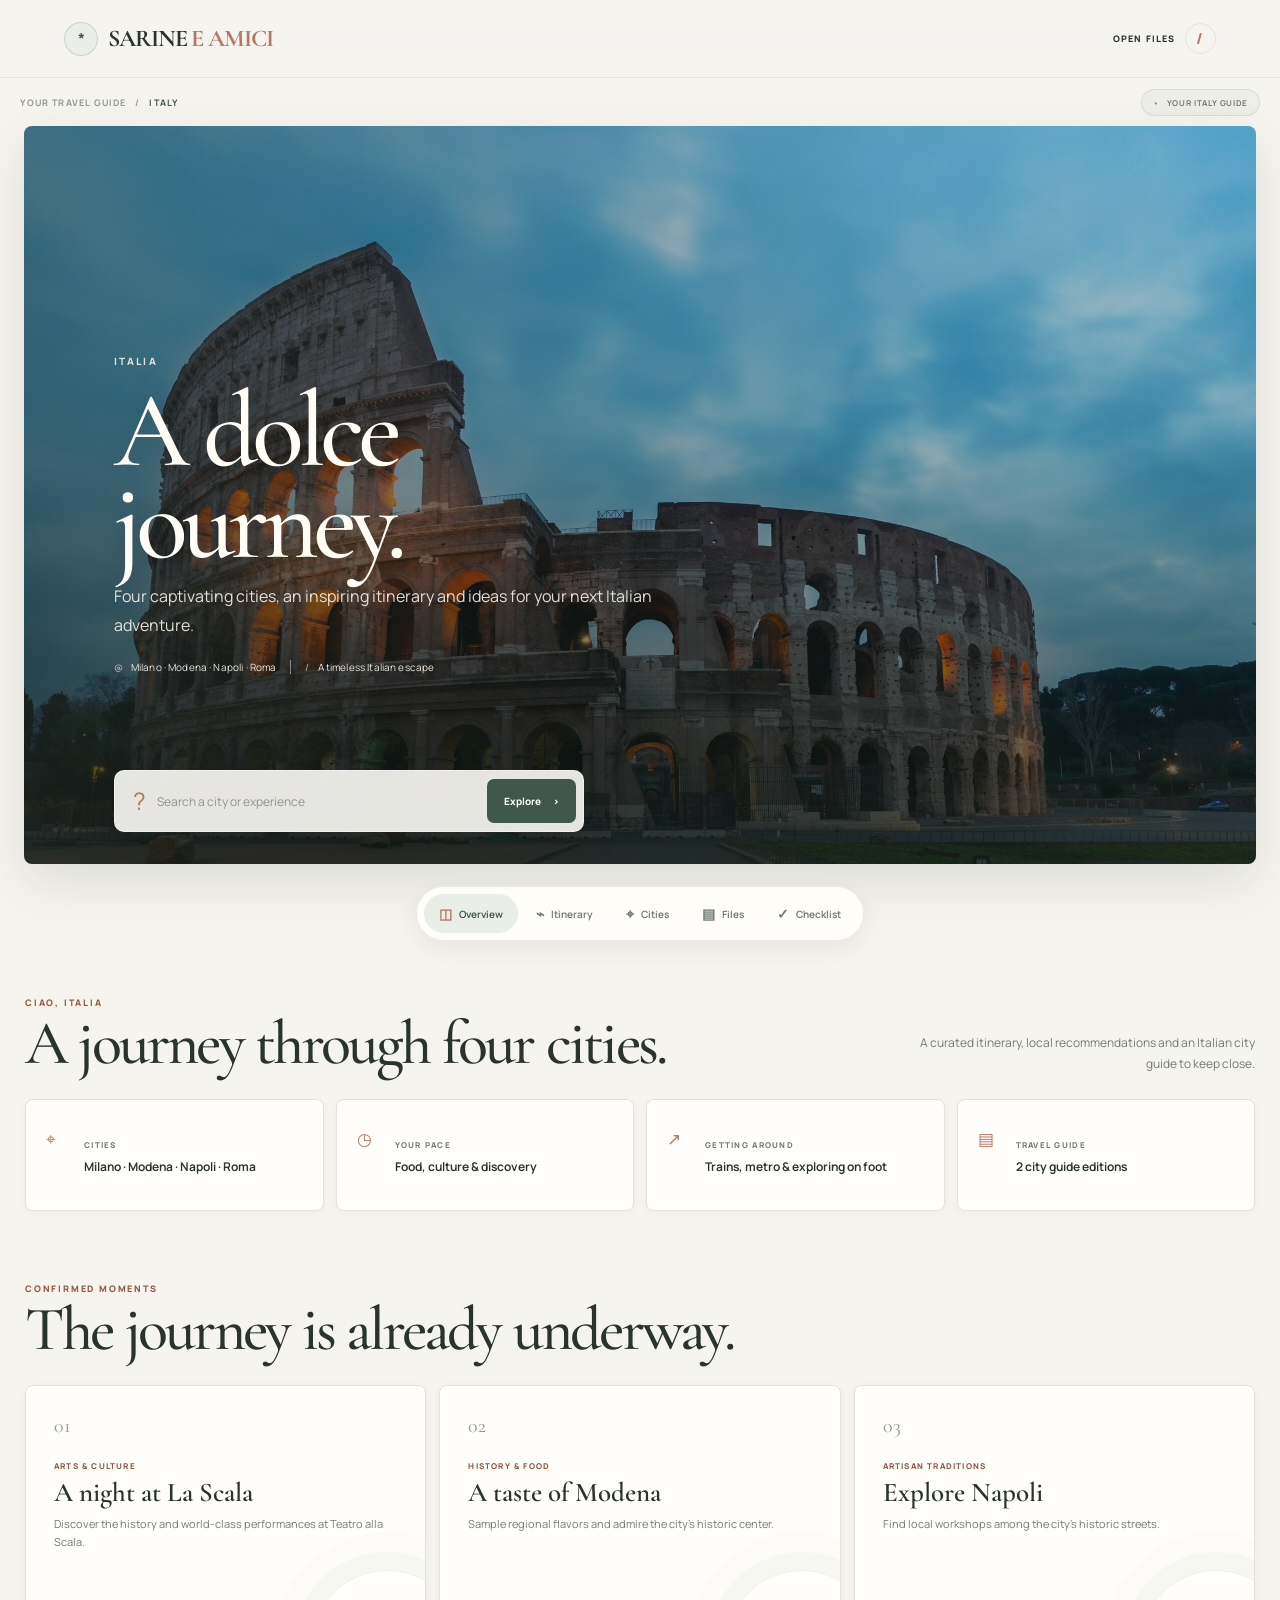
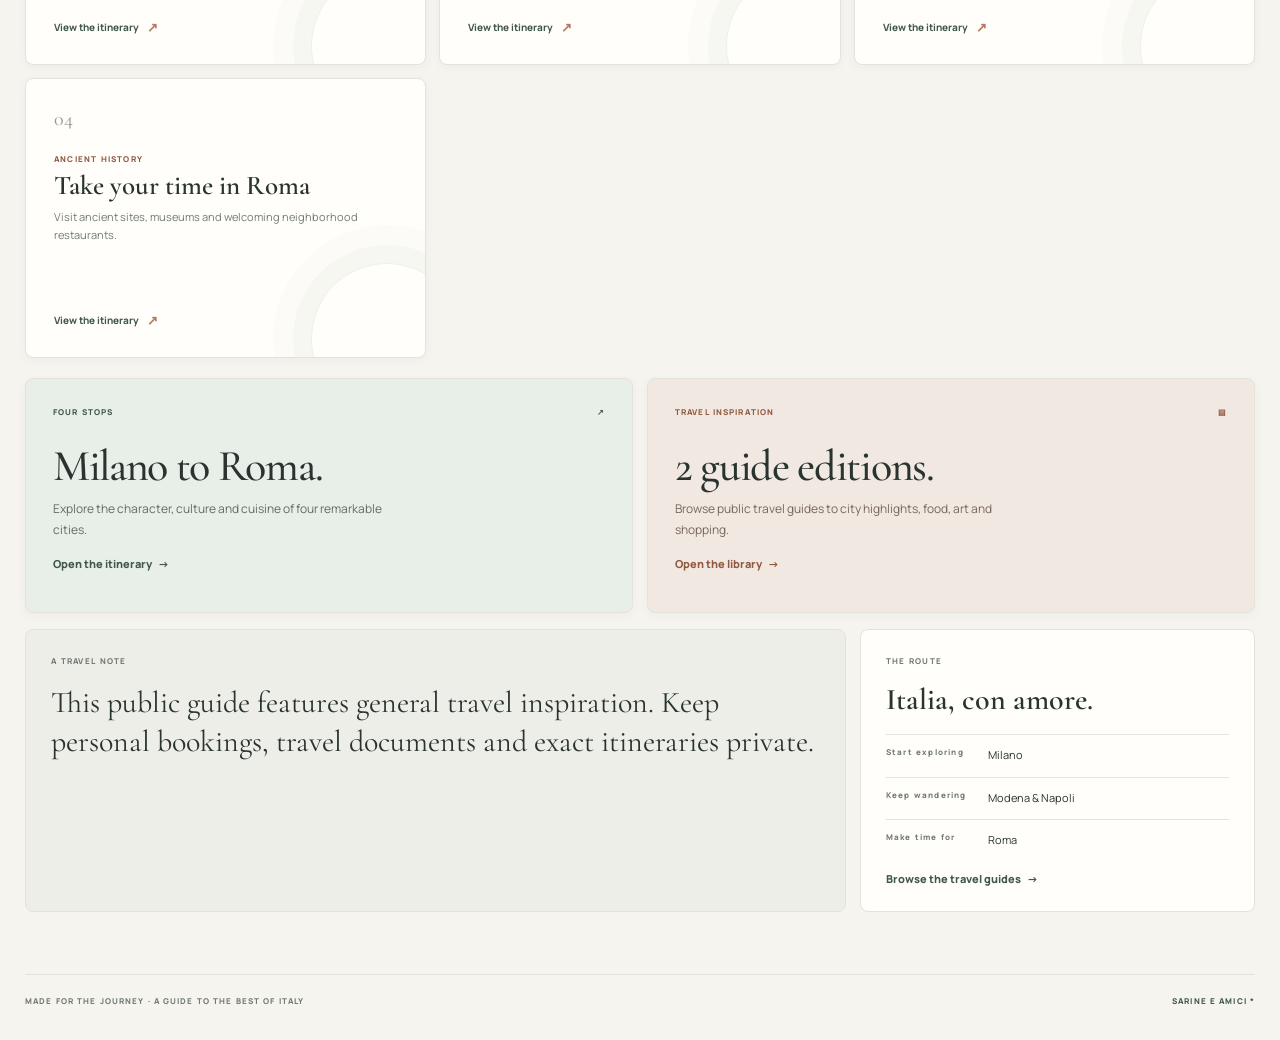
==== commit 68b59c50: "Rename site to Sarine e amici Use the Italian brand consistently across the public site and project " ====
--- a/docs/index.html
+++ b/docs/index.html
@@ -5,7 +5,7 @@
     <meta name="viewport" content="width=device-width, initial-scale=1">
     <meta name="theme-color" content="#f6f4ef">
     <meta name="description" content="Your personal Italy travel guide to Milano, Modena, Napoli and Roma.">
-    <title>Sassy Travels - Italy</title>
+    <title>Sarine e amici - Italy</title>
     <link rel="preconnect" href="https://fonts.googleapis.com">
     <link rel="preconnect" href="https://fonts.gstatic.com" crossorigin>
     <link href="https://fonts.googleapis.com/css2?family=Cormorant+Garamond:wght@500;600;700&family=Manrope:wght@400;500;600;700;800&display=swap" rel="stylesheet">
@@ -17,9 +17,9 @@
   <body>
     <div class="app-shell">
       <header class="site-header">
-        <a class="brand" href="#" aria-label="Sassy Travels home">
+        <a class="brand" href="#" aria-label="Sarine e amici home">
           <span class="brand-mark" aria-hidden="true">*</span>
-          <span>SASSY <span class="brand-amp">TRAVELS</span></span>
+          <span>SARINE <span class="brand-amp">E AMICI</span></span>
         </a>
         <a class="header-cta" href="#page-content" data-section="files">
           <span>OPEN FILES</span><span aria-hidden="true">/</span>
@@ -59,7 +59,7 @@
         <section id="page-content" class="page-content" aria-live="polite"></section>
         <footer class="page-footer">
           <span>MADE FOR THE JOURNEY · A GUIDE TO THE BEST OF ITALY</span>
-          <span>SASSY TRAVELS <span aria-hidden="true">*</span></span>
+          <span>SARINE E AMICI <span aria-hidden="true">*</span></span>
         </footer>
       </main>
     </div>
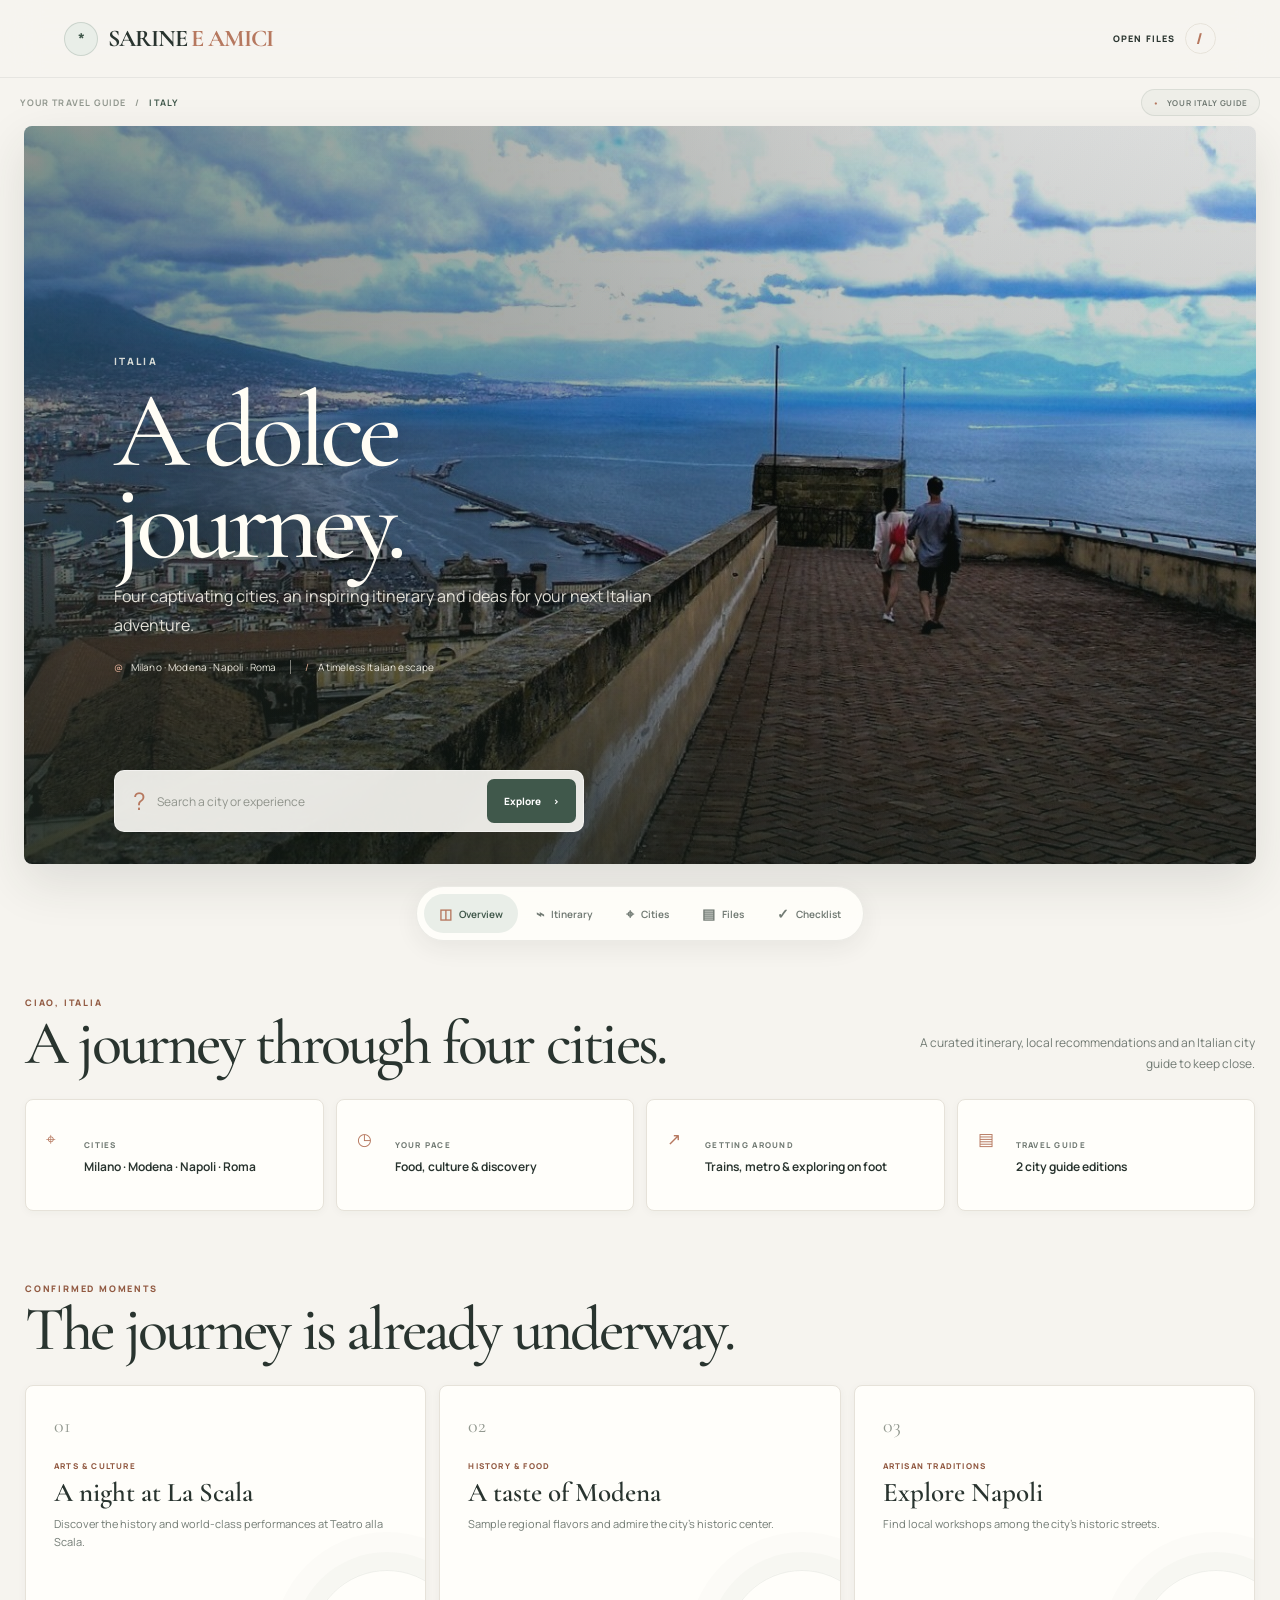
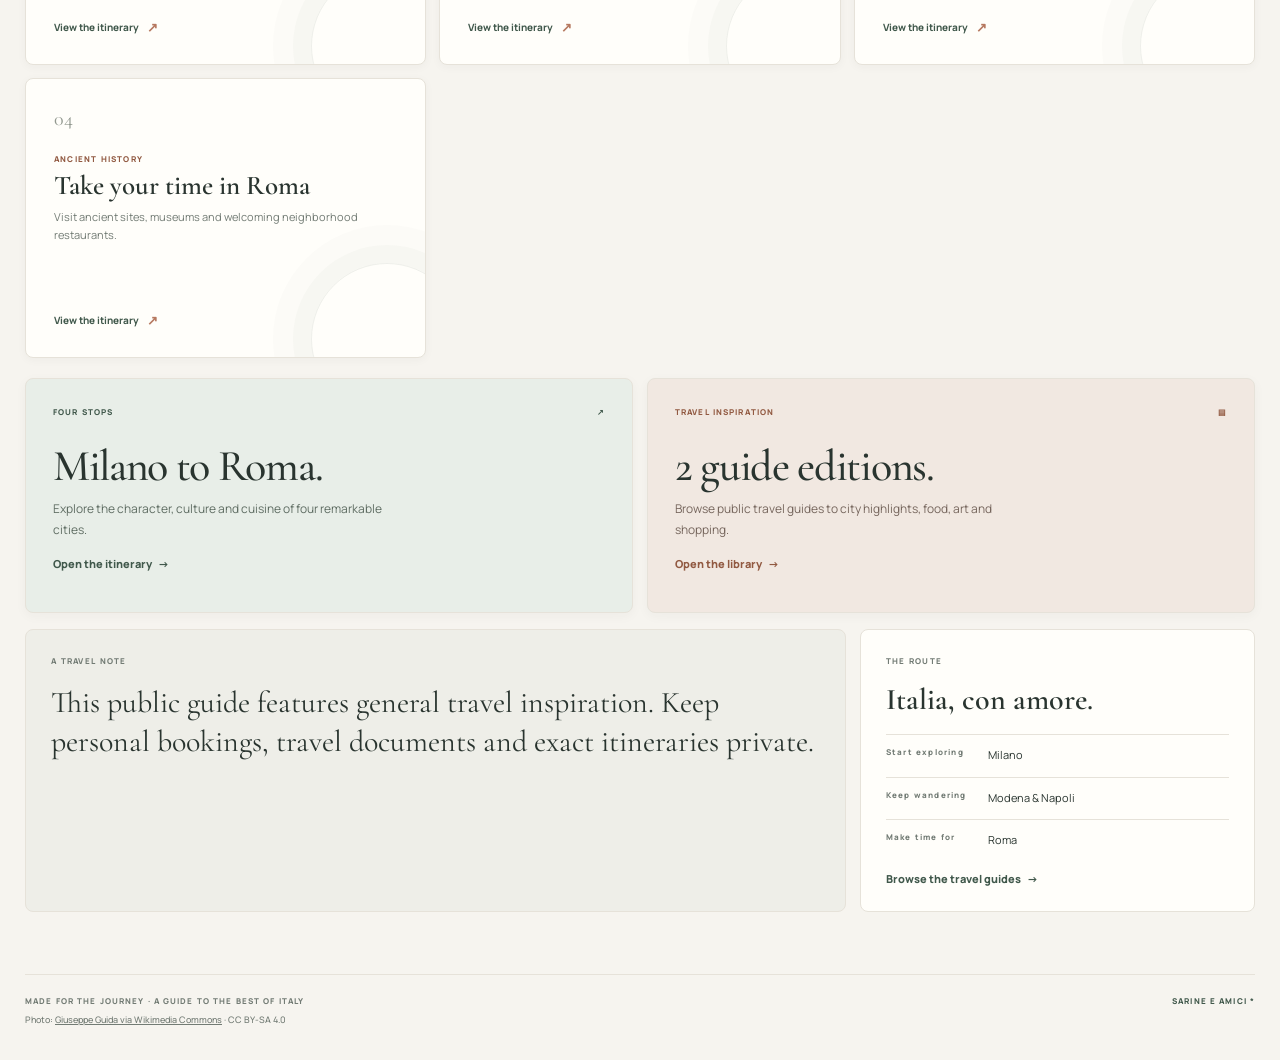
==== commit 31a8be3e: "Use Naples photo in the travel guide Replace the hero image with a licensed view from Castel Sant'El" ====
--- a/docs/index.html
+++ b/docs/index.html
@@ -58,7 +58,9 @@
         <nav id="section-nav" class="section-nav" aria-label="Trip sections"></nav>
         <section id="page-content" class="page-content" aria-live="polite"></section>
         <footer class="page-footer">
-          <span>MADE FOR THE JOURNEY · A GUIDE TO THE BEST OF ITALY</span>
+          <span>MADE FOR THE JOURNEY · A GUIDE TO THE BEST OF ITALY
+            <small class="image-credit">Photo: <a href="https://commons.wikimedia.org/wiki/File:Castel_Sant%27Elmo._0032.jpg" target="_blank" rel="noopener noreferrer">Giuseppe Guida via Wikimedia Commons</a> · CC BY-SA 4.0</small>
+          </span>
           <span>SARINE E AMICI <span aria-hidden="true">*</span></span>
         </footer>
       </main>
--- a/docs/assets/sassy.css
+++ b/docs/assets/sassy.css
@@ -1,7 +1,7 @@
 .app-shell { display: block; max-width: none; }
 
 .trip-hero {
-  --hero-image: url("./italy-hero.jpg");
+  --hero-image: url("./napoli-hero.jpg");
   background-image:
     linear-gradient(90deg, rgba(17, 26, 21, .5) 0%, rgba(17, 26, 21, .16) 72%, rgba(17, 26, 21, .08) 100%),
     linear-gradient(0deg, rgba(17, 26, 21, .68) 0%, rgba(17, 26, 21, .12) 59%, rgba(17, 26, 21, .04) 100%),
@@ -48,6 +48,8 @@
 .document-open:hover { border-color: rgba(112, 132, 119, .32); background: #e9eee8; }
 .document-open span { color: var(--terracotta); }
 .document-card:focus-within, .city-card:focus-within { outline: 2px solid var(--terracotta); outline-offset: 3px; }
+.page-footer .image-credit { display: block; margin-top: 7px; font-size: 9px; font-weight: 500; letter-spacing: 0; line-height: 1.5; text-transform: none; }
+.page-footer .image-credit a { color: inherit; text-decoration: underline; }
 .search-result { text-decoration: none; }
 .search-result button { font: inherit; }
 
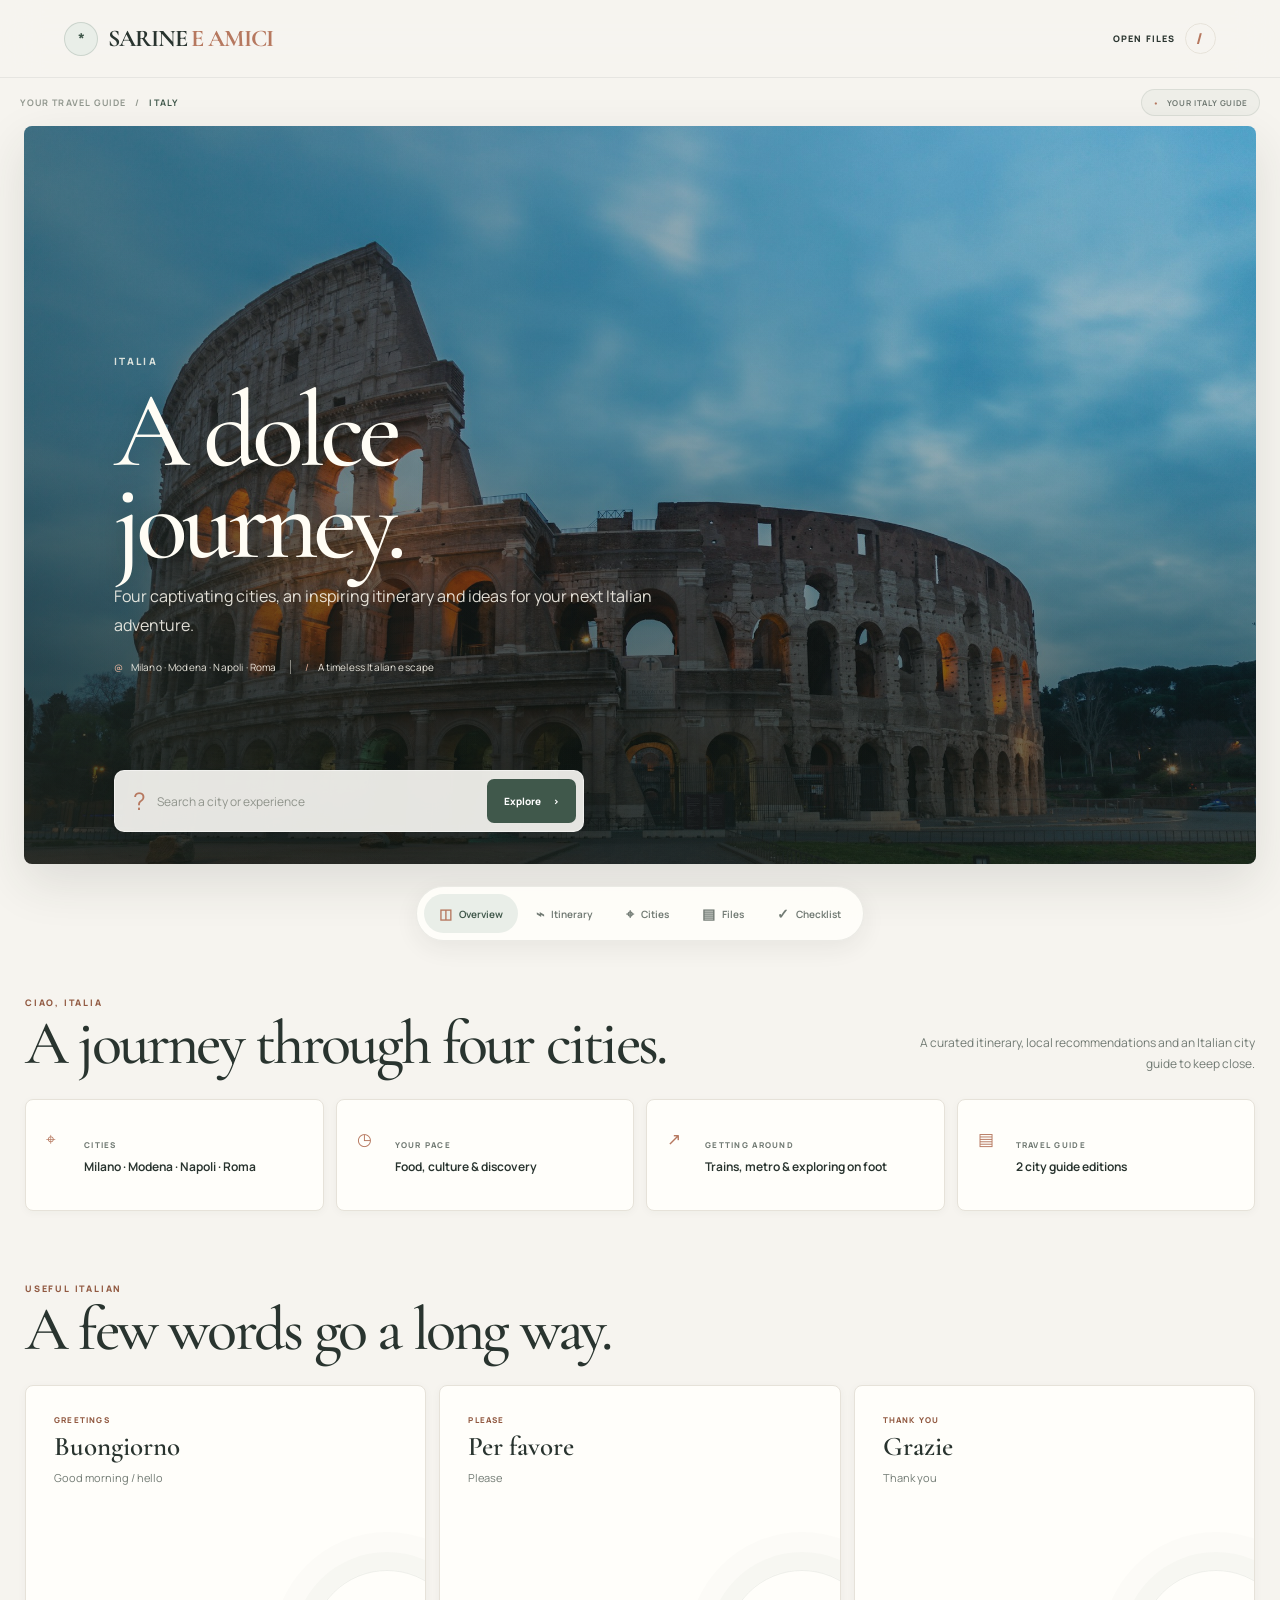
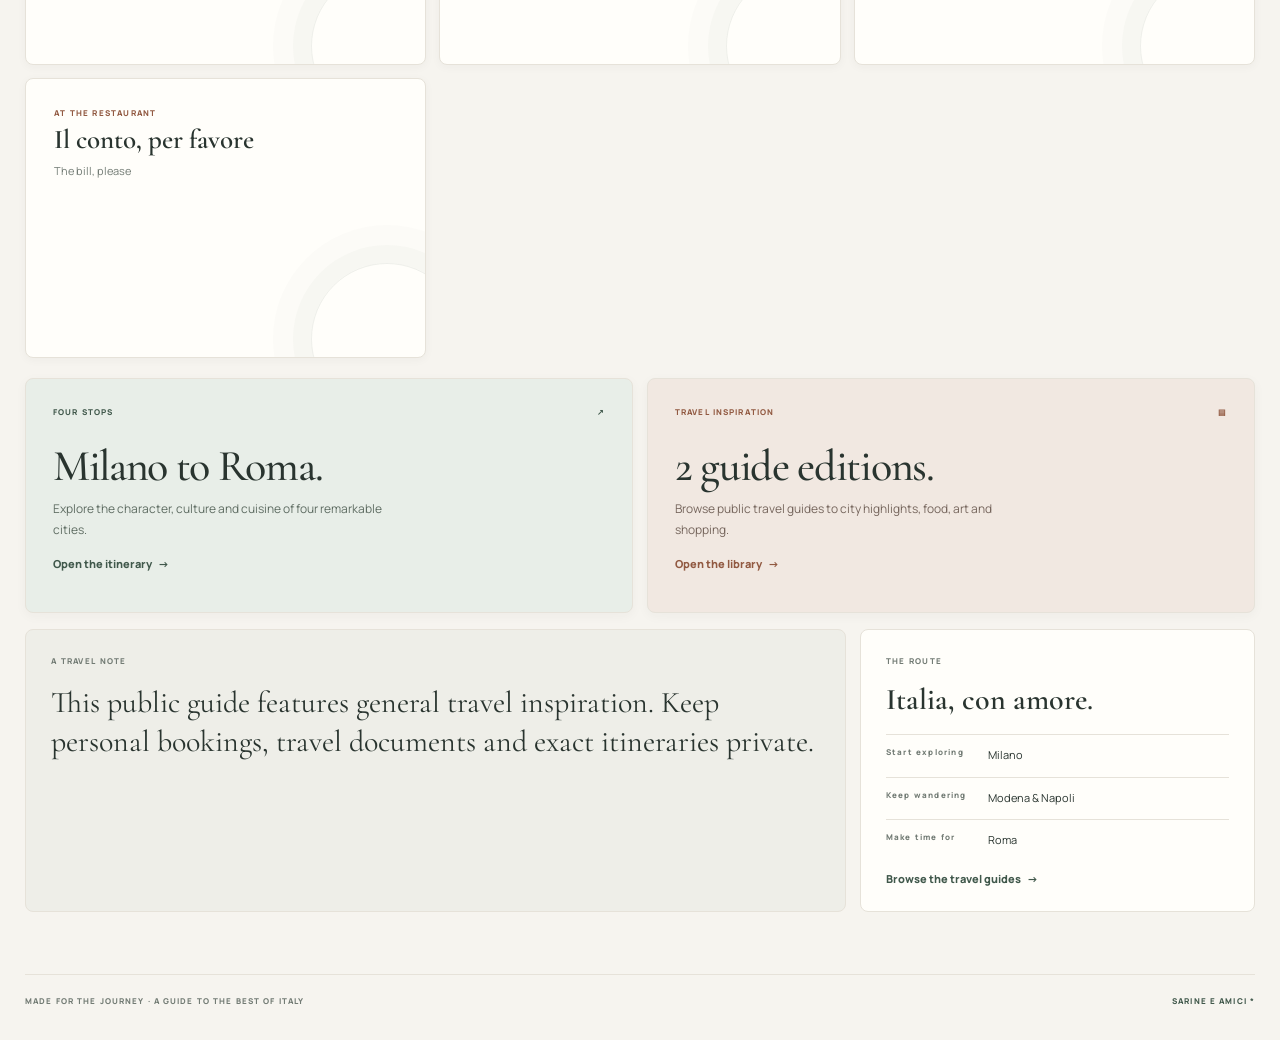
==== commit 9131815a: "Replace travel highlights with Italian phrases Show useful greetings and polite expressions instead " ====
--- a/docs/index.html
+++ b/docs/index.html
@@ -58,9 +58,7 @@
         <nav id="section-nav" class="section-nav" aria-label="Trip sections"></nav>
         <section id="page-content" class="page-content" aria-live="polite"></section>
         <footer class="page-footer">
-          <span>MADE FOR THE JOURNEY · A GUIDE TO THE BEST OF ITALY
-            <small class="image-credit">Photo: <a href="https://commons.wikimedia.org/wiki/File:Castel_Sant%27Elmo._0032.jpg" target="_blank" rel="noopener noreferrer">Giuseppe Guida via Wikimedia Commons</a> · CC BY-SA 4.0</small>
-          </span>
+          <span>MADE FOR THE JOURNEY · A GUIDE TO THE BEST OF ITALY</span>
           <span>SARINE E AMICI <span aria-hidden="true">*</span></span>
         </footer>
       </main>
--- a/docs/assets/sassy.css
+++ b/docs/assets/sassy.css
@@ -1,7 +1,7 @@
 .app-shell { display: block; max-width: none; }
 
 .trip-hero {
-  --hero-image: url("./napoli-hero.jpg");
+  --hero-image: url("./italy-hero.jpg");
   background-image:
     linear-gradient(90deg, rgba(17, 26, 21, .5) 0%, rgba(17, 26, 21, .16) 72%, rgba(17, 26, 21, .08) 100%),
     linear-gradient(0deg, rgba(17, 26, 21, .68) 0%, rgba(17, 26, 21, .12) 59%, rgba(17, 26, 21, .04) 100%),
@@ -48,8 +48,6 @@
 .document-open:hover { border-color: rgba(112, 132, 119, .32); background: #e9eee8; }
 .document-open span { color: var(--terracotta); }
 .document-card:focus-within, .city-card:focus-within { outline: 2px solid var(--terracotta); outline-offset: 3px; }
-.page-footer .image-credit { display: block; margin-top: 7px; font-size: 9px; font-weight: 500; letter-spacing: 0; line-height: 1.5; text-transform: none; }
-.page-footer .image-credit a { color: inherit; text-decoration: underline; }
 .search-result { text-decoration: none; }
 .search-result button { font: inherit; }
 
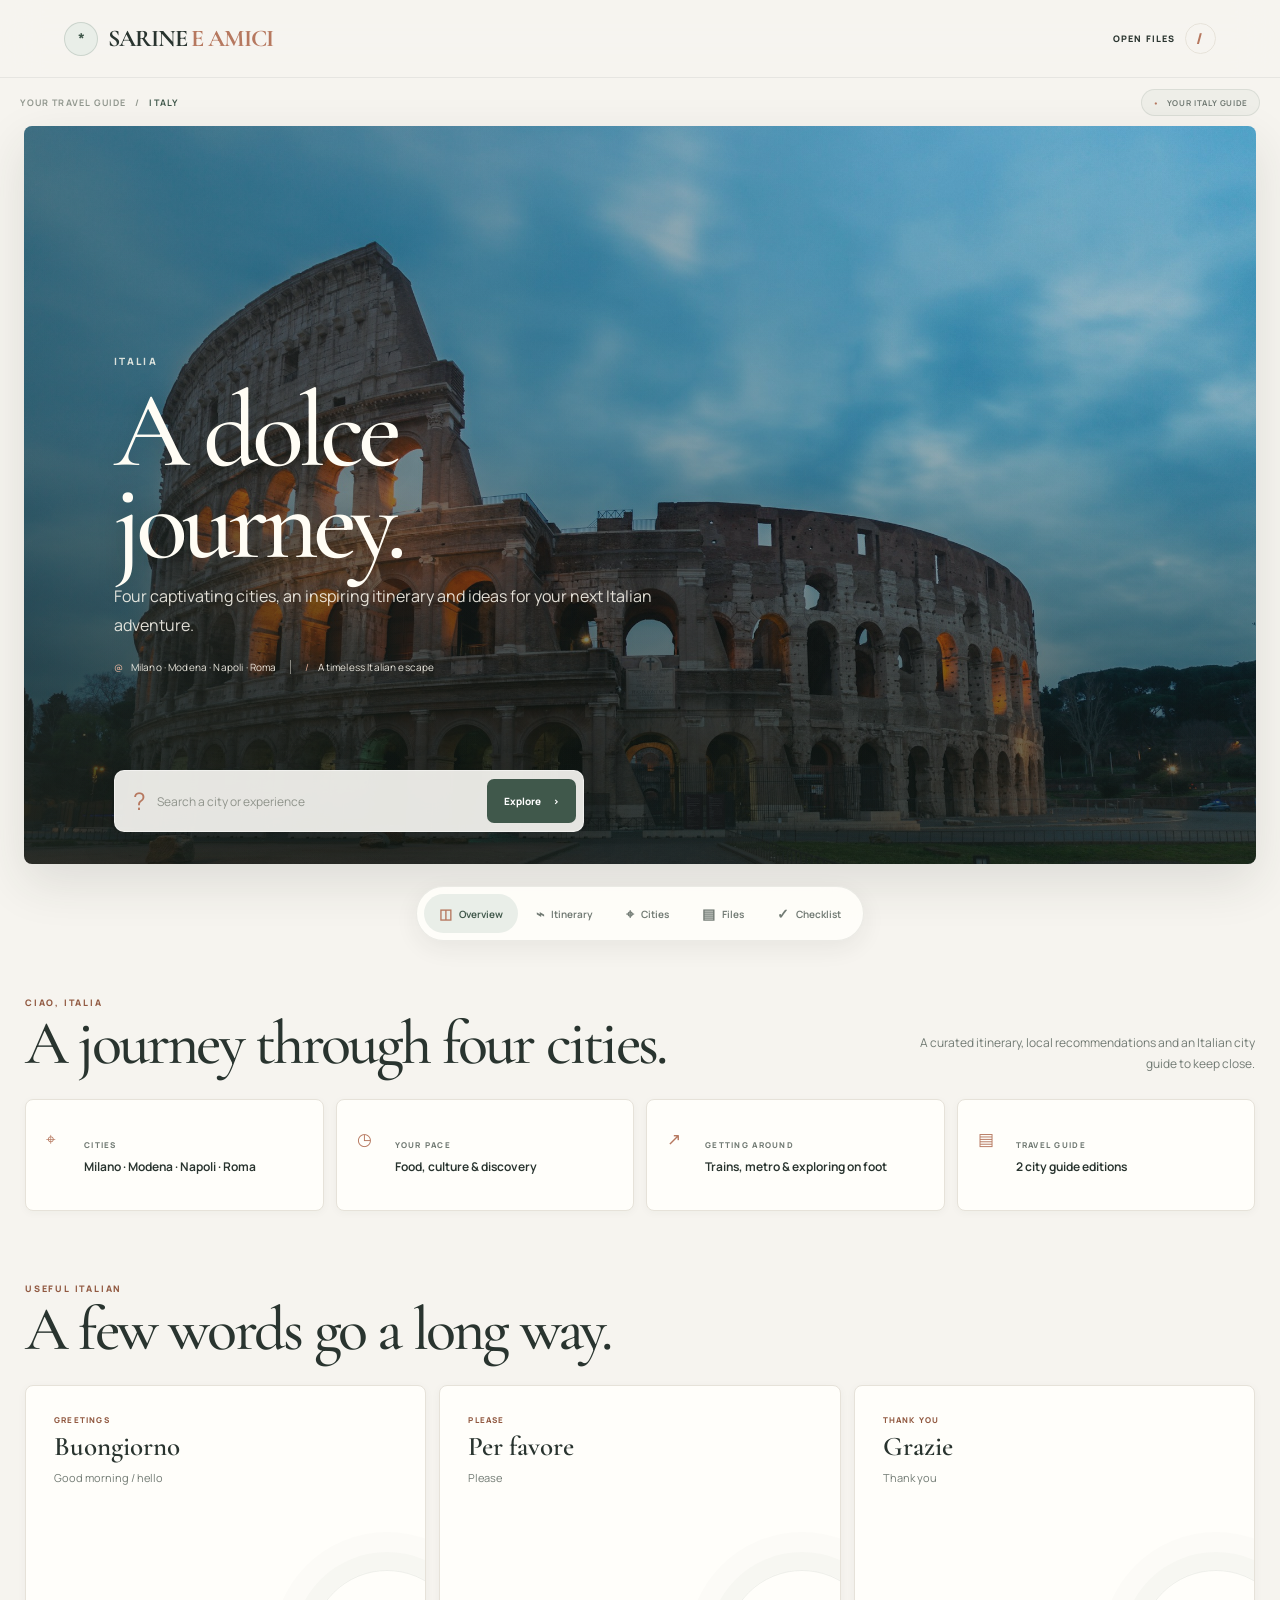
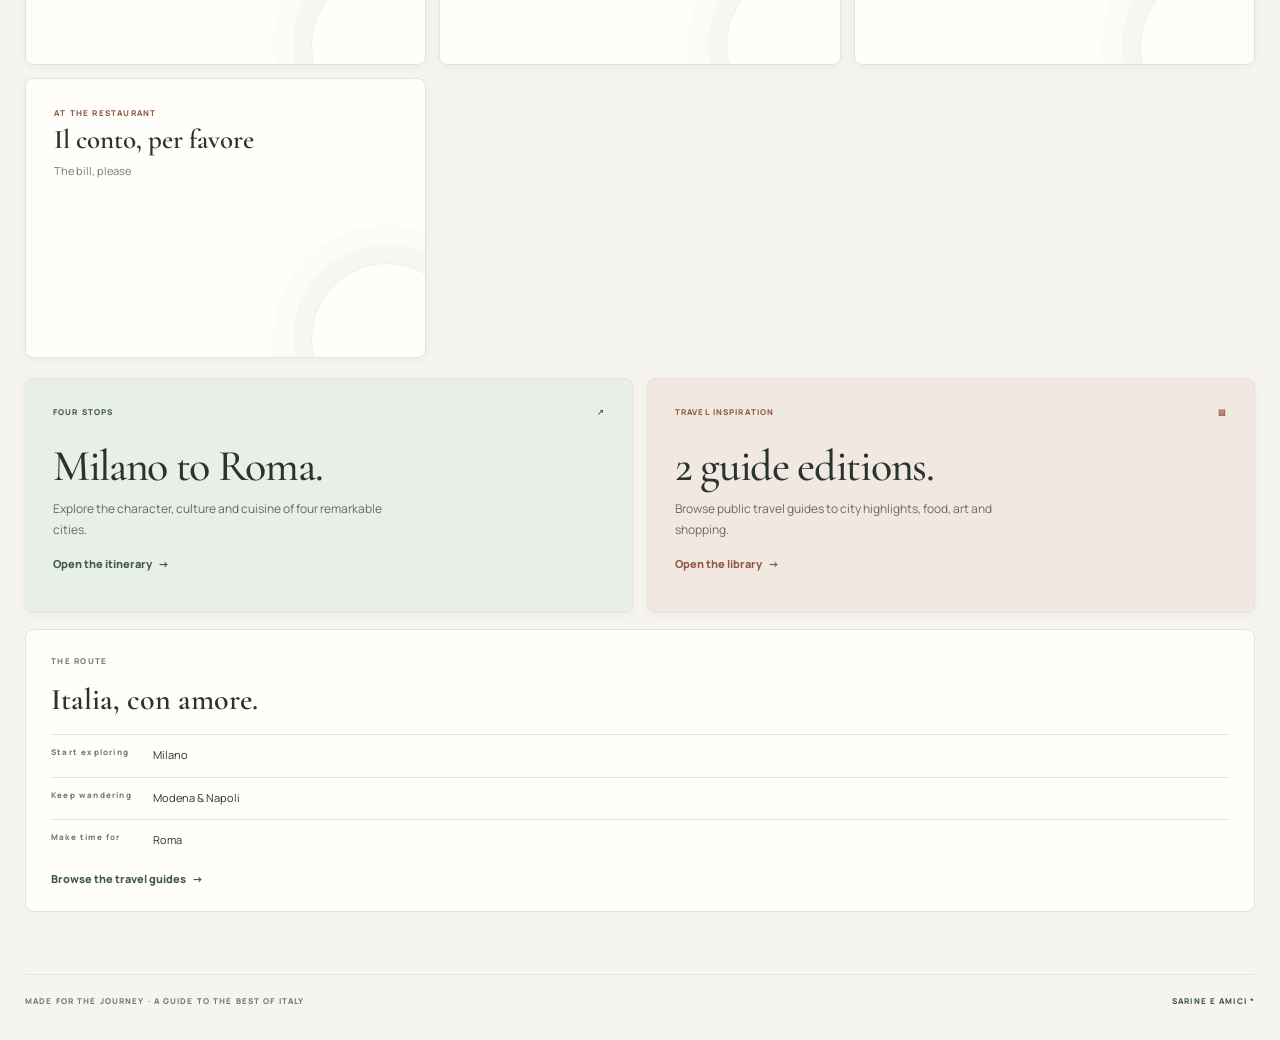
==== commit 4763bd6d: "Refresh overview script for cached browsers Version the app script URL so the removed travel note is" ====
--- a/docs/index.html
+++ b/docs/index.html
@@ -12,7 +12,7 @@
     <link rel="stylesheet" href="assets/styles.css">
     <link rel="stylesheet" href="assets/sassy.css">
     <script src="data.js" defer></script>
-    <script src="app.js" defer></script>
+    <script src="app.js?v=b91b816" defer></script>
   </head>
   <body>
     <div class="app-shell">
--- a/docs/assets/styles.css
+++ b/docs/assets/styles.css
@@ -891,10 +891,8 @@
 .feature-budget .text-link { color: var(--terracotta-deep); }
 .text-link:hover { color: var(--terracotta-deep); }
 
-.editorial-grid { display: grid; gap: 14px; margin-top: 16px; }
-.travel-note, .trip-facts { min-width: 0; padding: 25px; border: 1px solid var(--line); border-radius: 8px; background: var(--surface); }
-.travel-note { background: #eeeee8; }
-.travel-note blockquote { margin: 17px 0 0; color: var(--ink); font-family: var(--serif); font-size: clamp(21px, 3vw, 30px); line-height: 1.3; }
+.trip-facts { min-width: 0; padding: 25px; border: 1px solid var(--line); border-radius: 8px; background: var(--surface); }
+.trip-facts--standalone { margin-top: 16px; }
 .trip-route-map { width: min(100%, 960px); margin: 28px auto 0; overflow: hidden; border: 1px solid var(--line); border-radius: 8px; background: var(--surface); box-shadow: 0 3px 12px rgba(40, 46, 39, .06); }
 .trip-route-map img { display: block; width: 100%; height: auto; }
 .trip-facts > strong { display: block; margin-top: 15px; font-family: var(--serif); font-size: 30px; font-weight: 600; }
@@ -1070,8 +1068,7 @@
   .highlights-section .section-heading { margin-top: 52px; }
   .highlight-card { min-height: 220px; padding: 22px; }
   .feature-card { min-height: 215px; padding: 21px; }
-  .editorial-grid { grid-template-columns: 1fr; }
-  .travel-note, .trip-facts { padding: 21px; }
+  .trip-facts { padding: 21px; }
   .page-footer { margin-top: 46px; }
 }
 
